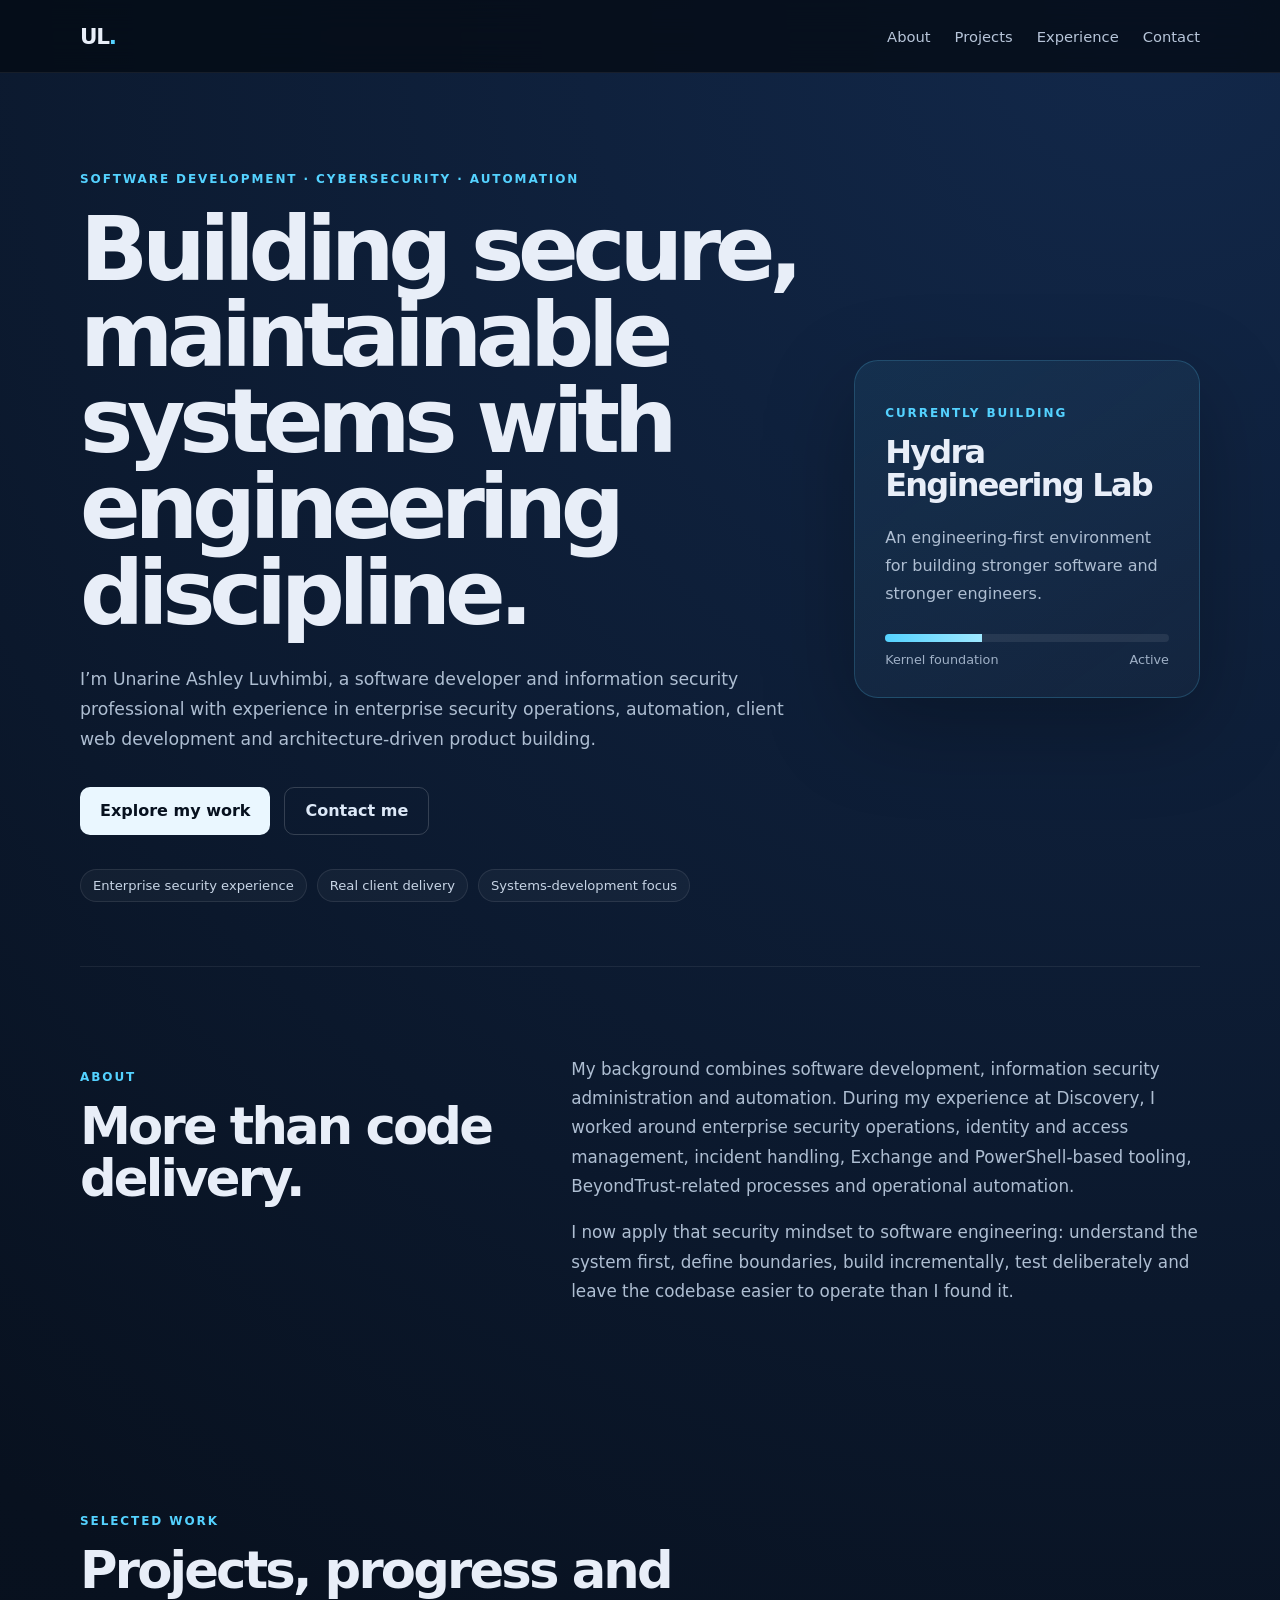
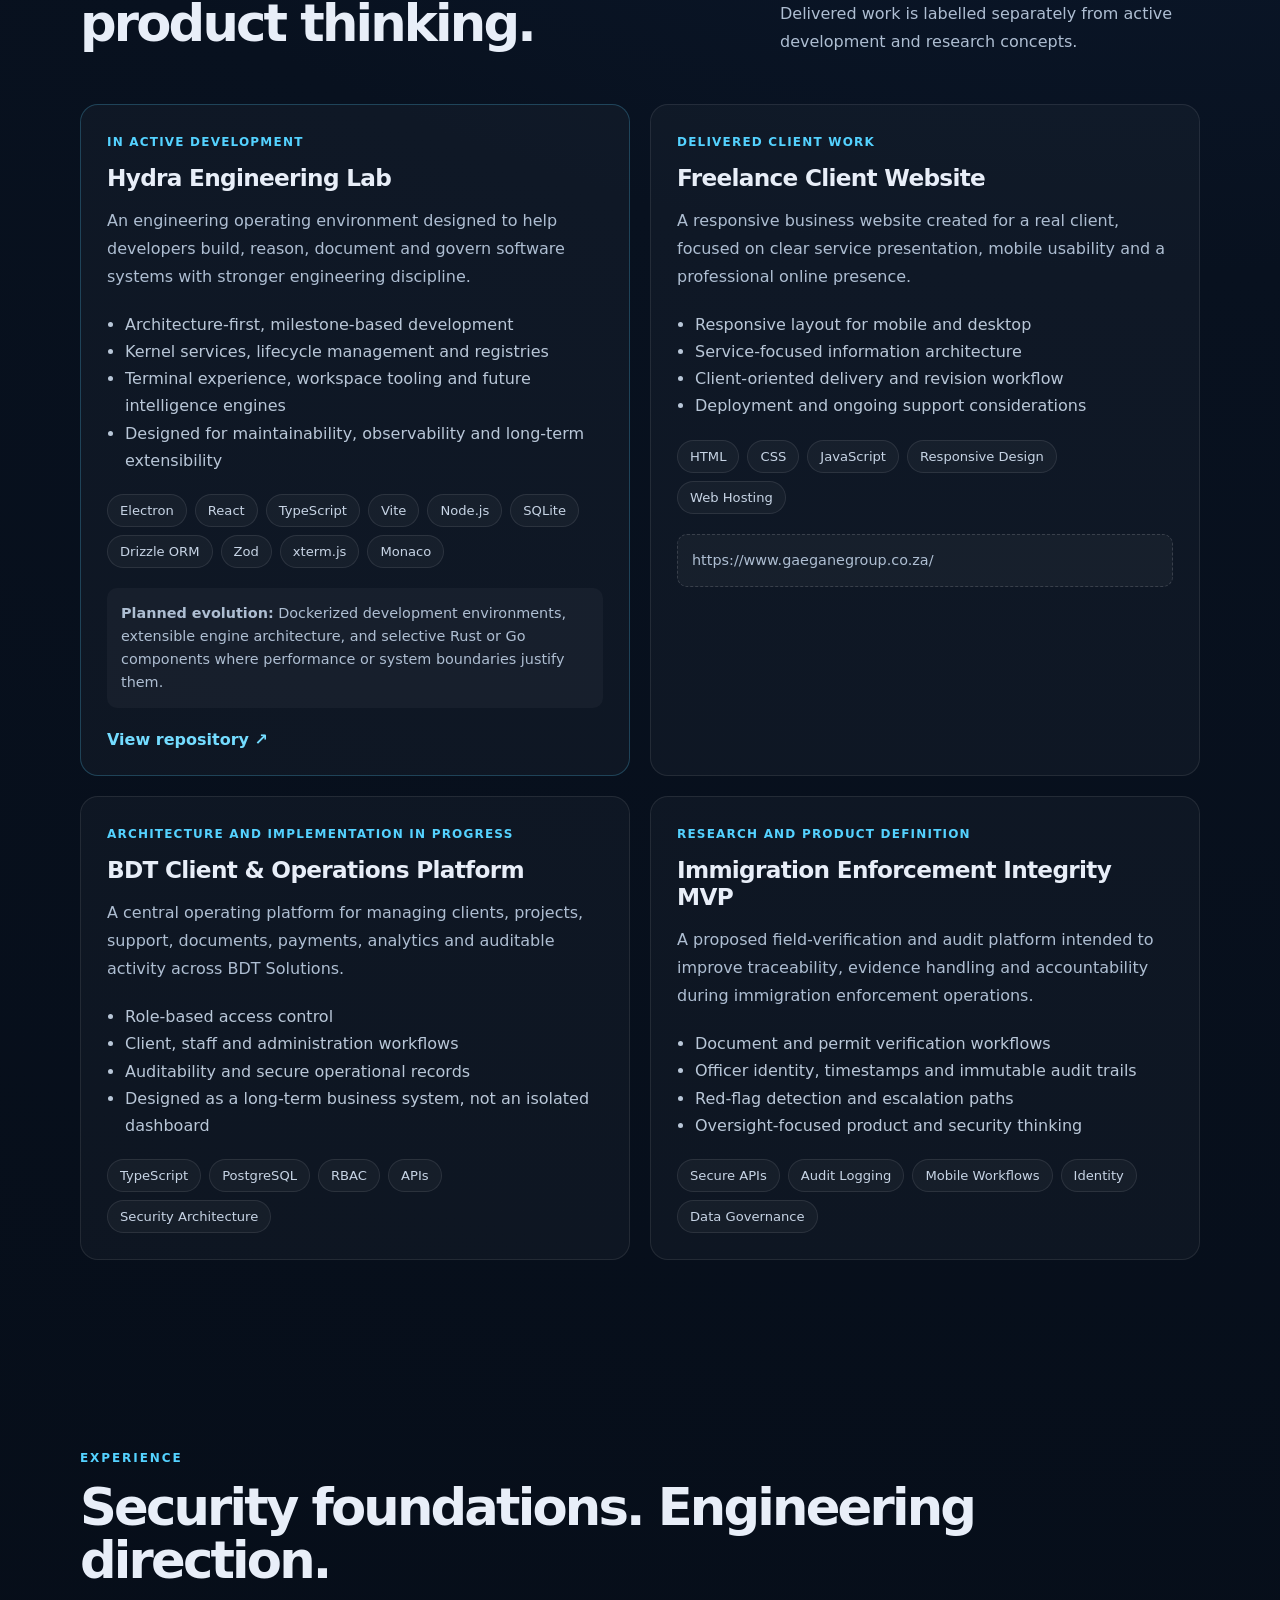
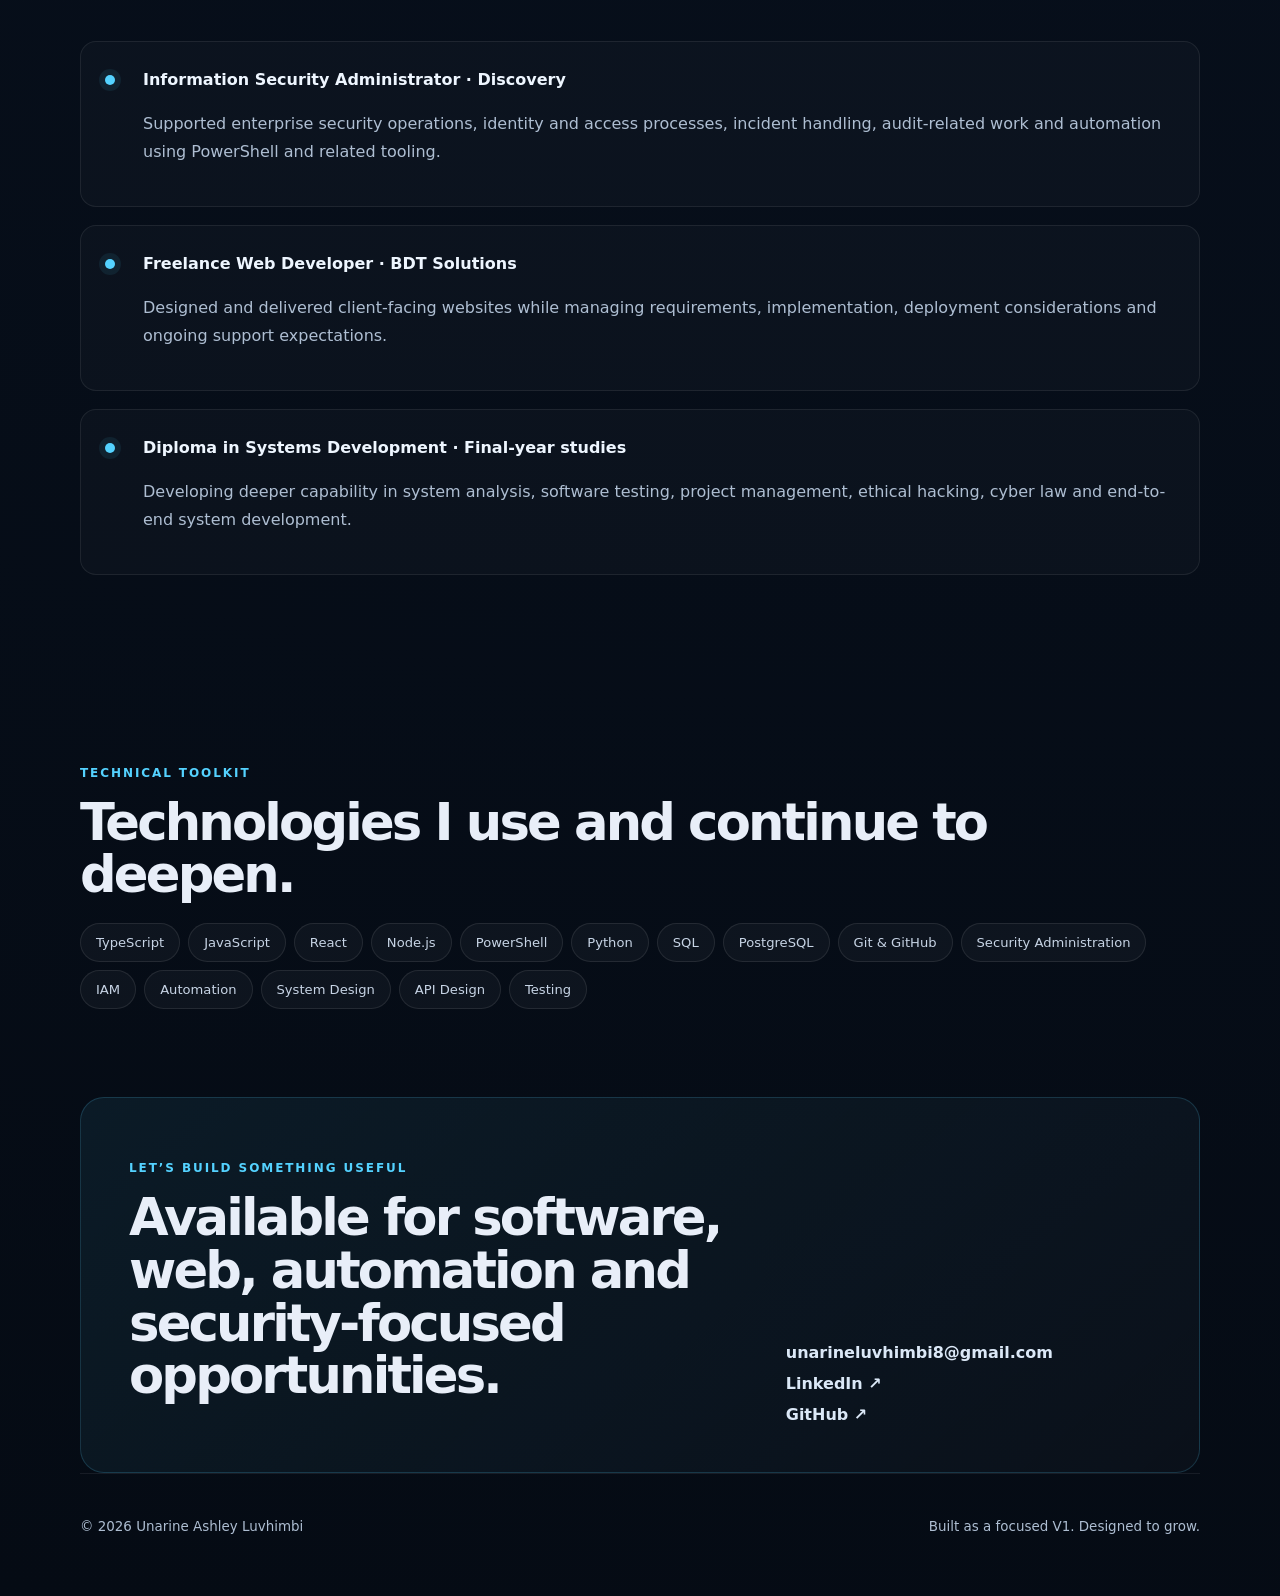
==== index.html @ 539aa803 "Add files via upload" ====
<!doctype html>
<html lang="en">
<head>
  <meta charset="UTF-8" />
  <meta name="viewport" content="width=device-width, initial-scale=1.0" />
  <meta name="description" content="Portfolio of Unarine Ashley Luvhimbi, software developer and information security professional." />
  <meta name="theme-color" content="#08111f" />
  <meta property="og:title" content="Unarine Luvhimbi | Software & Security" />
  <meta property="og:description" content="Software development, cybersecurity, automation and architecture-driven product building." />
  <meta property="og:type" content="website" />
  <title>Unarine Luvhimbi | Software & Security</title>
  <link rel="stylesheet" href="./styles.css" />
  <script src="./script.js" defer></script>
</head>
<body>
  <header class="nav-shell">
    <nav class="nav container" aria-label="Main navigation">
      <a class="brand" href="#top" aria-label="Go to top">UL<span>.</span></a>
      <button class="menu-button" type="button" aria-expanded="false" aria-controls="nav-links">Menu</button>
      <div id="nav-links" class="nav-links">
        <a href="#about">About</a>
        <a href="#projects">Projects</a>
        <a href="#experience">Experience</a>
        <a href="#contact">Contact</a>
      </div>
    </nav>
  </header>

  <main>
    <section id="top" class="hero container">
      <div class="hero-copy">
        <p class="eyebrow">Software Development · Cybersecurity · Automation</p>
        <h1>Building secure, maintainable systems with engineering discipline.</h1>
        <p class="hero-text">
          I’m Unarine Ashley Luvhimbi, a software developer and information security professional with experience in enterprise security operations, automation, client web development and architecture-driven product building.
        </p>
        <div class="hero-actions">
          <a class="button primary" href="#projects">Explore my work</a>
          <a class="button secondary" href="mailto:unarineluvhimbi8@gmail.com">Contact me</a>
        </div>
        <div class="proof-row" aria-label="Professional summary">
          <span>Enterprise security experience</span>
          <span>Real client delivery</span>
          <span>Systems-development focus</span>
        </div>
      </div>

      <aside class="hero-panel" aria-label="Current focus">
        <p class="panel-label">Currently building</p>
        <h2>Hydra Engineering Lab</h2>
        <p>An engineering-first environment for building stronger software and stronger engineers.</p>
        <div class="progress-track" aria-label="Kernel foundation is in active development"><span></span></div>
        <div class="panel-meta"><span>Kernel foundation</span><span>Active</span></div>
      </aside>
    </section>

    <section id="about" class="section container split-section">
      <div>
        <p class="section-kicker">About</p>
        <h2>More than code delivery.</h2>
      </div>
      <div class="body-copy">
        <p>
          My background combines software development, information security administration and automation. During my experience at Discovery, I worked around enterprise security operations, identity and access management, incident handling, Exchange and PowerShell-based tooling, BeyondTrust-related processes and operational automation.
        </p>
        <p>
          I now apply that security mindset to software engineering: understand the system first, define boundaries, build incrementally, test deliberately and leave the codebase easier to operate than I found it.
        </p>
      </div>
    </section>

    <section id="projects" class="section container">
      <div class="section-heading">
        <div>
          <p class="section-kicker">Selected work</p>
          <h2>Projects, progress and product thinking.</h2>
        </div>
        <p>Delivered work is labelled separately from active development and research concepts.</p>
      </div>

      <div class="project-grid">
        <article class="project-card featured-card">
          <div class="card-topline"><span>In active development</span></div>
          <h3>Hydra Engineering Lab</h3>
          <p>An engineering operating environment designed to help developers build, reason, document and govern software systems with stronger engineering discipline.</p>
          <ul>
            <li>Architecture-first, milestone-based development</li>
            <li>Kernel services, lifecycle management and registries</li>
            <li>Terminal experience, workspace tooling and future intelligence engines</li>
            <li>Designed for maintainability, observability and long-term extensibility</li>
          </ul>
          <div class="tag-list">
            <span>Electron</span><span>React</span><span>TypeScript</span><span>Vite</span><span>Node.js</span><span>SQLite</span><span>Drizzle ORM</span><span>Zod</span><span>xterm.js</span><span>Monaco</span>
          </div>
          <div class="future-stack">
            <strong>Planned evolution:</strong> Dockerized development environments, extensible engine architecture, and selective Rust or Go components where performance or system boundaries justify them.
          </div>
          <a class="text-link" href="https://github.com/UnarineL/hydra_engineering_lab" target="_blank" rel="noreferrer">View repository ↗</a>
        </article>

        <article class="project-card">
          <div class="card-topline"><span>Delivered client work</span></div>
          <h3>Freelance Client Website</h3>
          <p>A responsive business website created for a real client, focused on clear service presentation, mobile usability and a professional online presence.</p>
          <ul>
            <li>Responsive layout for mobile and desktop</li>
            <li>Service-focused information architecture</li>
            <li>Client-oriented delivery and revision workflow</>
            <li>Deployment and ongoing support considerations</li>
          </ul>
          <div class="tag-list">
            <span>HTML</span><span>CSS</span><span>JavaScript</span><span>Responsive Design</span><span>Web Hosting</span>
          </div>
          <p class="edit-note">https://www.gaeganegroup.co.za/</p>
        </article>

        <article class="project-card">
          <div class="card-topline"><span>Architecture and implementation in progress</span></div>
          <h3>BDT Client & Operations Platform</h3>
          <p>A central operating platform for managing clients, projects, support, documents, payments, analytics and auditable activity across BDT Solutions.</p>
          <ul>
            <li>Role-based access control</li>
            <li>Client, staff and administration workflows</li>
            <li>Auditability and secure operational records</li>
            <li>Designed as a long-term business system, not an isolated dashboard</li>
          </ul>
          <div class="tag-list">
            <span>TypeScript</span><span>PostgreSQL</span><span>RBAC</span><span>APIs</span><span>Security Architecture</span>
          </div>
        </article>

        <article class="project-card">
          <div class="card-topline"><span>Research and product definition</span></div>
          <h3>Immigration Enforcement Integrity MVP</h3>
          <p>A proposed field-verification and audit platform intended to improve traceability, evidence handling and accountability during immigration enforcement operations.</p>
          <ul>
            <li>Document and permit verification workflows</li>
            <li>Officer identity, timestamps and immutable audit trails</li>
            <li>Red-flag detection and escalation paths</li>
            <li>Oversight-focused product and security thinking</li>
          </ul>
          <div class="tag-list">
            <span>Secure APIs</span><span>Audit Logging</span><span>Mobile Workflows</span><span>Identity</span><span>Data Governance</span>
          </div>
        </article>
      </div>
    </section>

    <section id="experience" class="section container">
      <div class="section-heading">
        <div>
          <p class="section-kicker">Experience</p>
          <h2>Security foundations. Engineering direction.</h2>
        </div>
      </div>
      <div class="timeline">
        <article>
          <div class="timeline-marker"></div>
          <div>
            <p class="timeline-label">Information Security Administrator · Discovery</p>
            <p>Supported enterprise security operations, identity and access processes, incident handling, audit-related work and automation using PowerShell and related tooling.</p>
          </div>
        </article>
        <article>
          <div class="timeline-marker"></div>
          <div>
            <p class="timeline-label">Freelance Web Developer · BDT Solutions</p>
            <p>Designed and delivered client-facing websites while managing requirements, implementation, deployment considerations and ongoing support expectations.</p>
          </div>
        </article>
        <article>
          <div class="timeline-marker"></div>
          <div>
            <p class="timeline-label">Diploma in Systems Development · Final-year studies</p>
            <p>Developing deeper capability in system analysis, software testing, project management, ethical hacking, cyber law and end-to-end system development.</p>
          </div>
        </article>
      </div>
    </section>

    <section class="section container">
      <p class="section-kicker">Technical toolkit</p>
      <h2>Technologies I use and continue to deepen.</h2>
      <div class="skills-grid">
        <span>TypeScript</span><span>JavaScript</span><span>React</span><span>Node.js</span><span>PowerShell</span><span>Python</span><span>SQL</span><span>PostgreSQL</span><span>Git & GitHub</span><span>Security Administration</span><span>IAM</span><span>Automation</span><span>System Design</span><span>API Design</span><span>Testing</span>
      </div>
    </section>

    <section id="contact" class="section container contact-panel">
      <div>
        <p class="section-kicker">Let’s build something useful</p>
        <h2>Available for software, web, automation and security-focused opportunities.</h2>
      </div>
      <div class="contact-links">
        <a href="mailto:unarineluvhimbi8@gmail.com">unarineluvhimbi8@gmail.com</a>
        <a href="https://www.linkedin.com/in/unarine-luvhimbi1410" target="_blank" rel="noreferrer">LinkedIn ↗</a>
        <a href="https://github.com/UnarineL" target="_blank" rel="noreferrer">GitHub ↗</a>
      </div>
    </section>
  </main>

  <footer class="container footer">
    <p>© <span id="year"></span> Unarine Ashley Luvhimbi</p>
    <p>Built as a focused V1. Designed to grow.</p>
  </footer>
</body>
</html>
---- styles.css ----
:root {
  font-family: Inter, ui-sans-serif, system-ui, -apple-system, BlinkMacSystemFont, "Segoe UI", sans-serif;
  color: #e8eef8;
  background: #08111f;
  font-synthesis: none;
  text-rendering: optimizeLegibility;
}
* { box-sizing: border-box; }
html { scroll-behavior: smooth; }
body { margin: 0; min-width: 320px; background: radial-gradient(circle at 90% 0%, #12284a 0, #08111f 38%, #050b14 100%); }
a { color: inherit; }
.container { width: min(1120px, calc(100% - 40px)); margin: 0 auto; }
.nav-shell { position: sticky; top: 0; z-index: 10; backdrop-filter: blur(16px); background: rgba(5, 11, 20, .78); border-bottom: 1px solid rgba(255,255,255,.07); }
.nav { min-height: 72px; display: flex; align-items: center; justify-content: space-between; }
.brand { font-weight: 900; letter-spacing: -.06em; text-decoration: none; font-size: 1.35rem; }
.brand span { color: #54d2ff; }
.nav-links { display: flex; gap: 24px; }
.nav-links a { color: #b7c5d9; text-decoration: none; font-size: .92rem; }
.nav-links a:hover, .nav-links a:focus-visible { color: #fff; }
.menu-button { display: none; border: 1px solid rgba(255,255,255,.12); color: #eaf2fc; background: rgba(255,255,255,.04); border-radius: 8px; padding: 8px 12px; }
.hero { min-height: 78vh; display: grid; grid-template-columns: 1.35fr .65fr; align-items: center; gap: 56px; padding: 84px 0 64px; }
.eyebrow, .section-kicker, .panel-label { color: #54d2ff; text-transform: uppercase; letter-spacing: .16em; font-weight: 800; font-size: .75rem; }
h1 { font-size: clamp(3rem, 7vw, 6.7rem); line-height: .96; letter-spacing: -.07em; margin: 16px 0 28px; max-width: 900px; }
h2 { font-size: clamp(2rem, 4vw, 3.8rem); letter-spacing: -.055em; line-height: 1.03; margin: 10px 0 22px; }
h3 { font-size: 1.45rem; letter-spacing: -.03em; margin: 14px 0; }
p { color: #aebed2; line-height: 1.75; }
.hero-text { max-width: 720px; font-size: 1.08rem; }
.hero-actions { display: flex; flex-wrap: wrap; gap: 14px; margin-top: 32px; }
.button { display: inline-flex; align-items: center; justify-content: center; min-height: 48px; padding: 0 20px; border-radius: 10px; text-decoration: none; font-weight: 800; }
.primary { background: #eaf7ff; color: #07111f; }
.secondary { border: 1px solid rgba(255,255,255,.17); color: #dce8f7; }
.proof-row { display: flex; flex-wrap: wrap; gap: 10px; margin-top: 34px; }
.proof-row span, .tag-list span, .skills-grid span { border: 1px solid rgba(255,255,255,.09); background: rgba(255,255,255,.035); border-radius: 999px; padding: 8px 12px; color: #c7d4e5; font-size: .82rem; }
.hero-panel { border: 1px solid rgba(84,210,255,.2); background: linear-gradient(145deg, rgba(84,210,255,.08), rgba(255,255,255,.025)); border-radius: 24px; padding: 30px; box-shadow: 0 28px 90px rgba(0,0,0,.26); }
.hero-panel h2 { font-size: 2rem; }
.progress-track { height: 8px; background: rgba(255,255,255,.08); border-radius: 999px; overflow: hidden; margin-top: 26px; }
.progress-track span { display: block; width: 34%; height: 100%; background: linear-gradient(90deg, #54d2ff, #9ee8ff); }
.panel-meta { display: flex; justify-content: space-between; color: #9fb0c6; font-size: .8rem; margin-top: 10px; }
.section { padding: 88px 0; }
.split-section { display: grid; grid-template-columns: .8fr 1.2fr; gap: 72px; border-top: 1px solid rgba(255,255,255,.07); }
.body-copy p { font-size: 1.05rem; margin-top: 0; }
.section-heading { display: flex; justify-content: space-between; align-items: end; gap: 40px; margin-bottom: 32px; }
.section-heading > p { max-width: 420px; }
.project-grid { display: grid; grid-template-columns: repeat(2, minmax(0, 1fr)); gap: 20px; }
.project-card { border: 1px solid rgba(255,255,255,.085); background: rgba(255,255,255,.03); padding: 26px; border-radius: 18px; }
.featured-card { border-color: rgba(84,210,255,.24); }
.project-card ul { margin: 20px 0; padding-left: 18px; color: #b9c7d8; line-height: 1.7; }
.card-topline span { color: #54d2ff; font-size: .75rem; font-weight: 800; text-transform: uppercase; letter-spacing: .1em; }
.tag-list, .skills-grid { display: flex; flex-wrap: wrap; gap: 8px; }
.future-stack, .edit-note { margin-top: 20px; padding: 14px; border-radius: 10px; background: rgba(255,255,255,.035); color: #aebed2; font-size: .9rem; line-height: 1.6; }
.edit-note { border: 1px dashed rgba(255,255,255,.15); }
.text-link { display: inline-block; margin-top: 22px; font-weight: 800; text-decoration: none; color: #74dcff; }
.timeline { display: grid; gap: 18px; }
.timeline article { display: grid; grid-template-columns: 18px 1fr; gap: 20px; border: 1px solid rgba(255,255,255,.075); border-radius: 16px; padding: 24px; background: rgba(255,255,255,.025); }
.timeline-marker { width: 10px; height: 10px; background: #54d2ff; border-radius: 50%; margin-top: 9px; box-shadow: 0 0 0 6px rgba(84,210,255,.08); }
.timeline-label { margin: 0; color: #eef6ff; font-weight: 850; }
.skills-grid span { padding: 11px 15px; }
.contact-panel { display: grid; grid-template-columns: 1.25fr .75fr; gap: 48px; align-items: end; padding: 48px; border: 1px solid rgba(84,210,255,.18); border-radius: 24px; background: linear-gradient(140deg, rgba(84,210,255,.075), rgba(255,255,255,.025)); }
.contact-links { display: grid; gap: 12px; }
.contact-links a { color: #dbe8f7; text-decoration: none; font-weight: 750; }
.footer { display: flex; justify-content: space-between; gap: 20px; border-top: 1px solid rgba(255,255,255,.07); padding: 28px 0 44px; font-size: .84rem; }
:focus-visible { outline: 3px solid rgba(84,210,255,.65); outline-offset: 3px; }
@media (max-width: 820px) {
  .menu-button { display: inline-flex; }
  .nav-links { display: none; position: absolute; top: 72px; left: 12px; right: 12px; flex-direction: column; padding: 18px; border: 1px solid rgba(255,255,255,.09); border-radius: 12px; background: #0a1423; }
  .nav-links.open { display: flex; }
  .hero, .split-section, .contact-panel { grid-template-columns: 1fr; }
  .hero { min-height: auto; padding-top: 64px; }
  .hero-panel { max-width: 560px; }
  .section-heading { align-items: start; flex-direction: column; gap: 4px; }
  .project-grid { grid-template-columns: 1fr; }
  .contact-panel { padding: 28px; }
}
@media (max-width: 520px) {
  .container { width: min(100% - 24px, 1120px); }
  h1 { font-size: 3.15rem; }
  .section { padding: 68px 0; }
  .proof-row { display: grid; }
  .footer { flex-direction: column; }
}
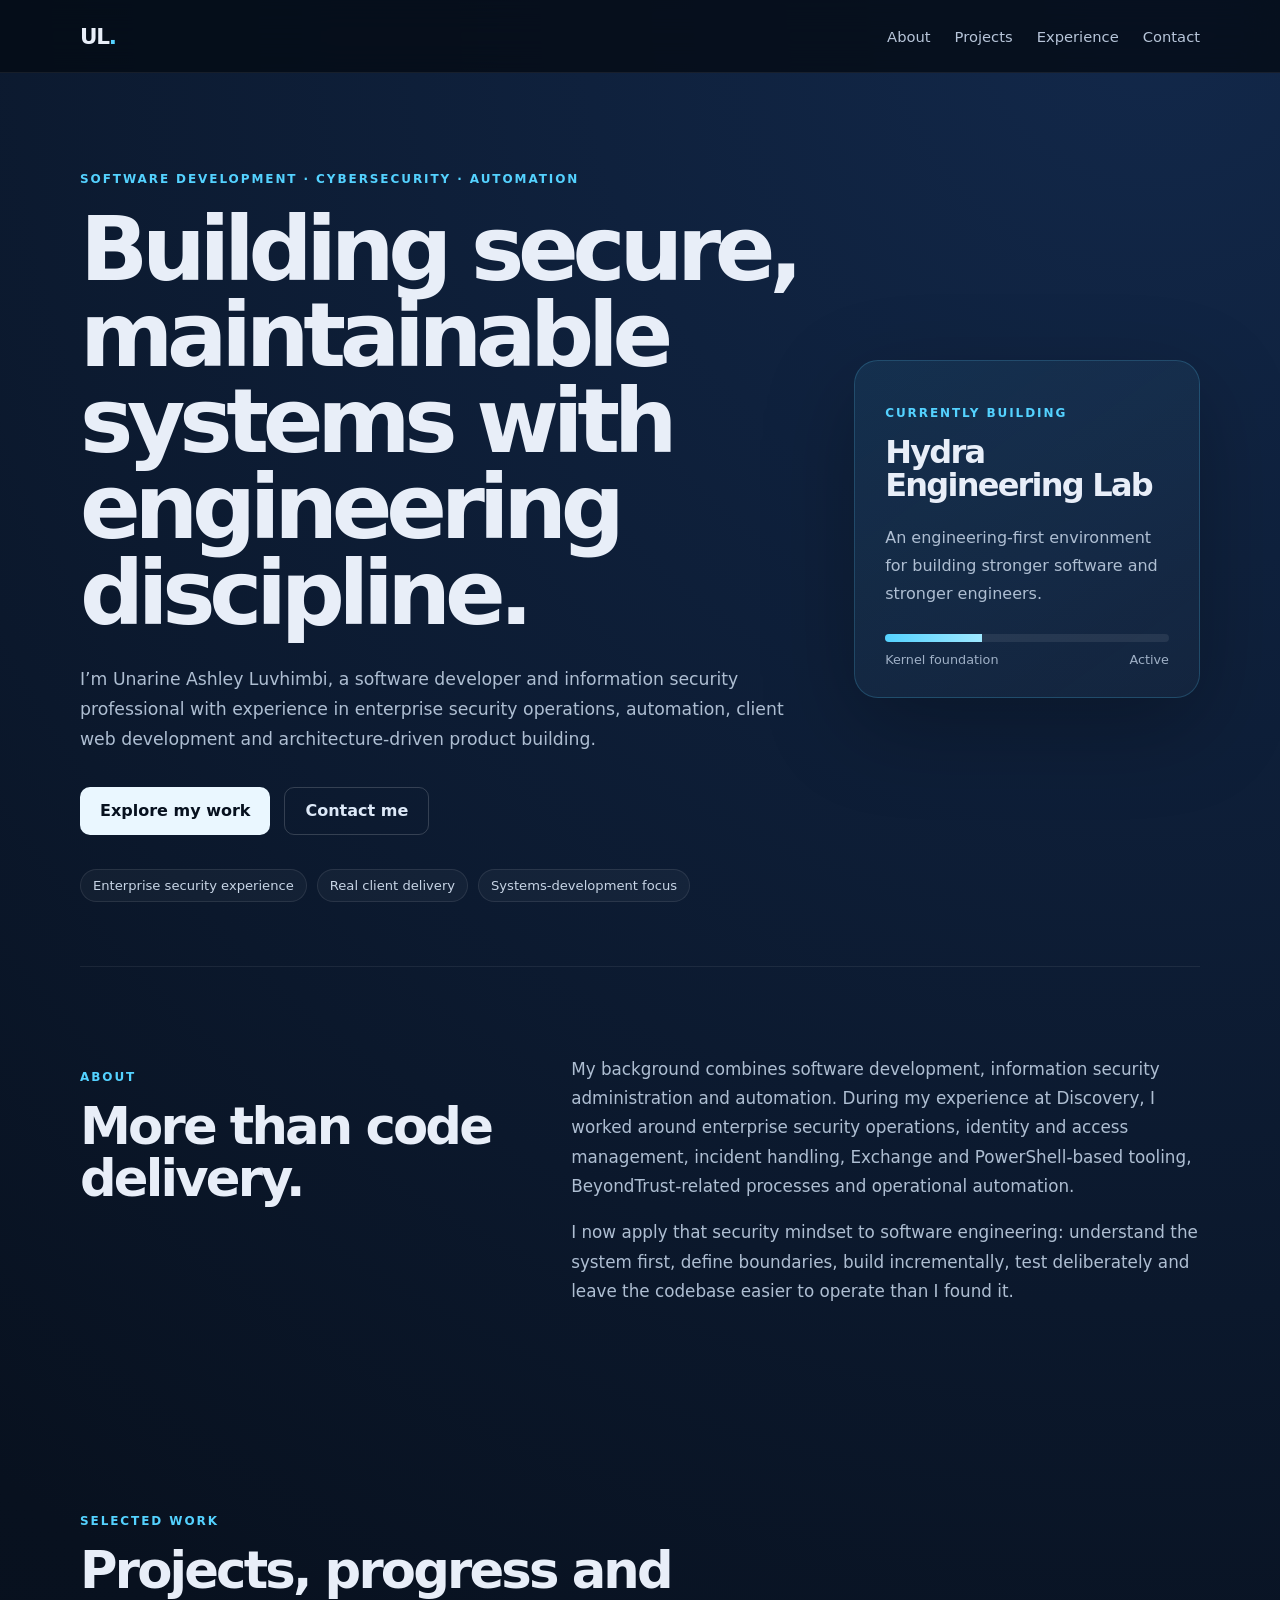
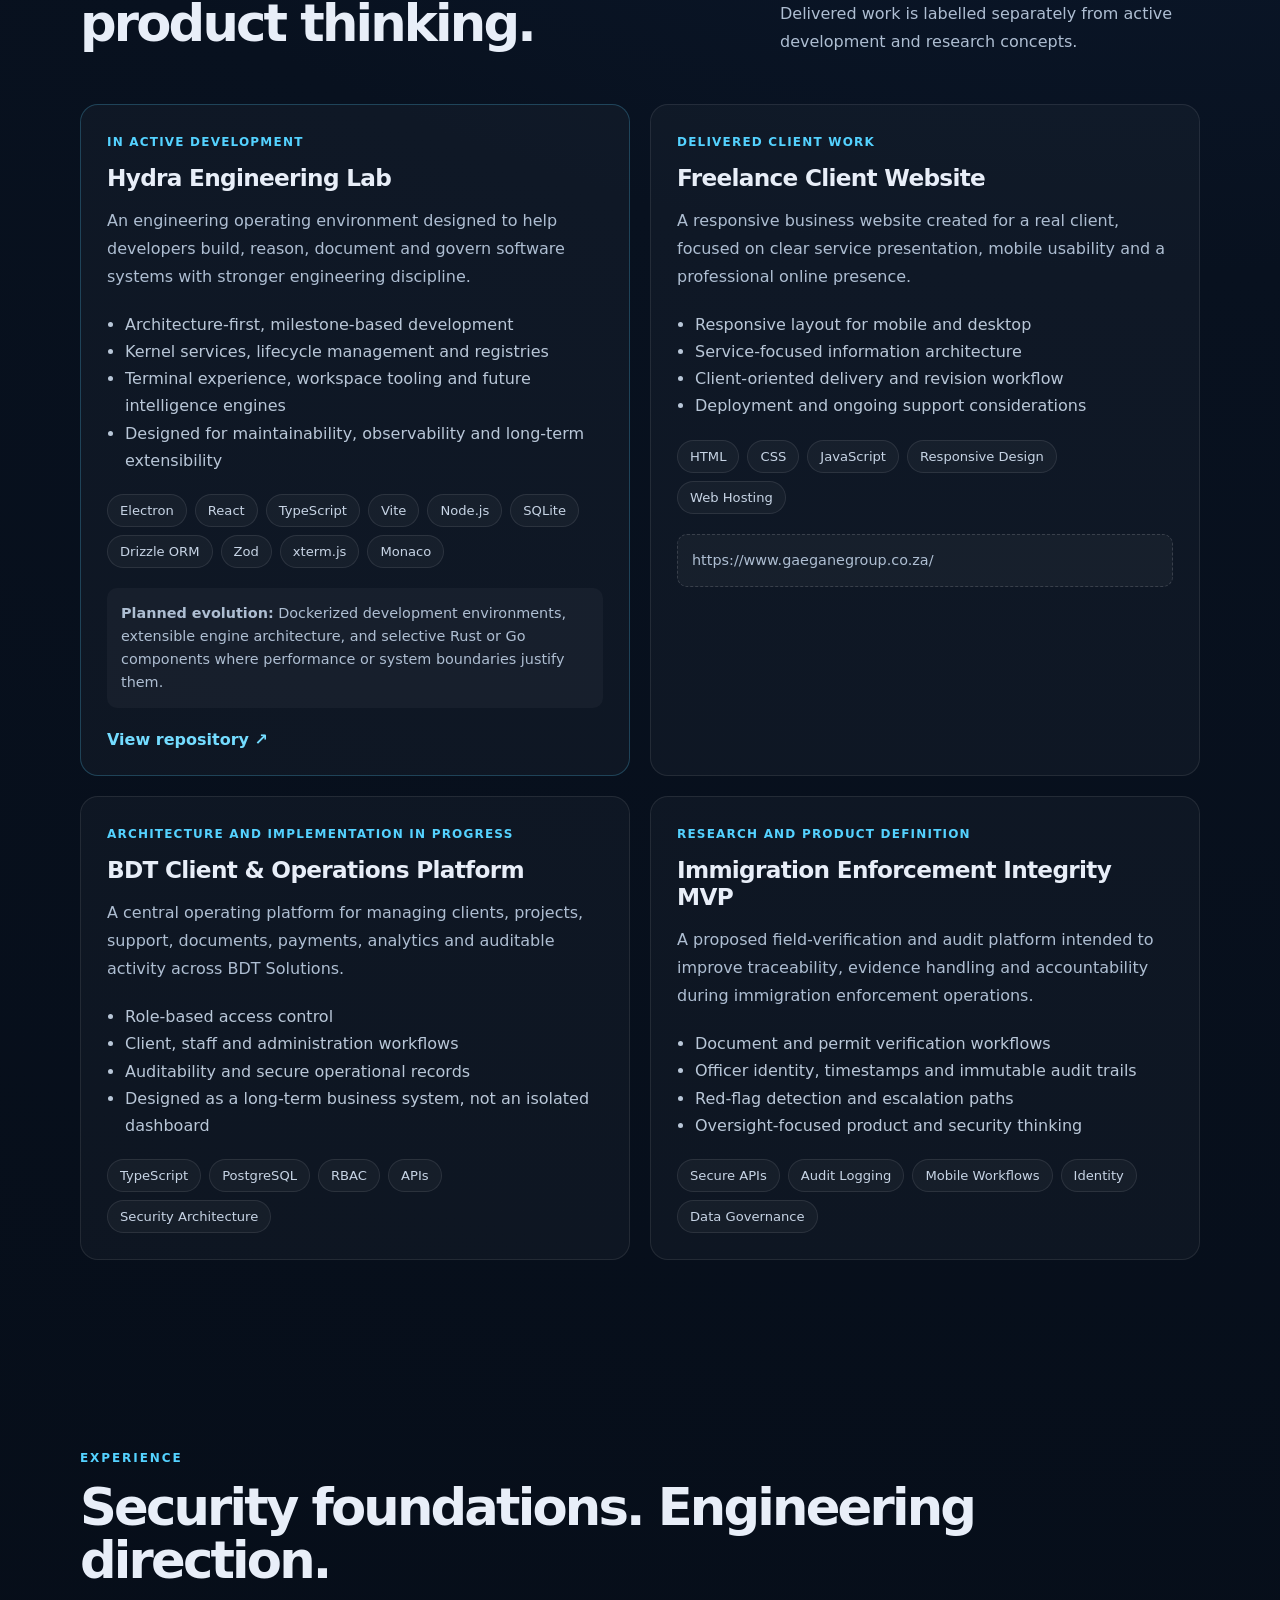
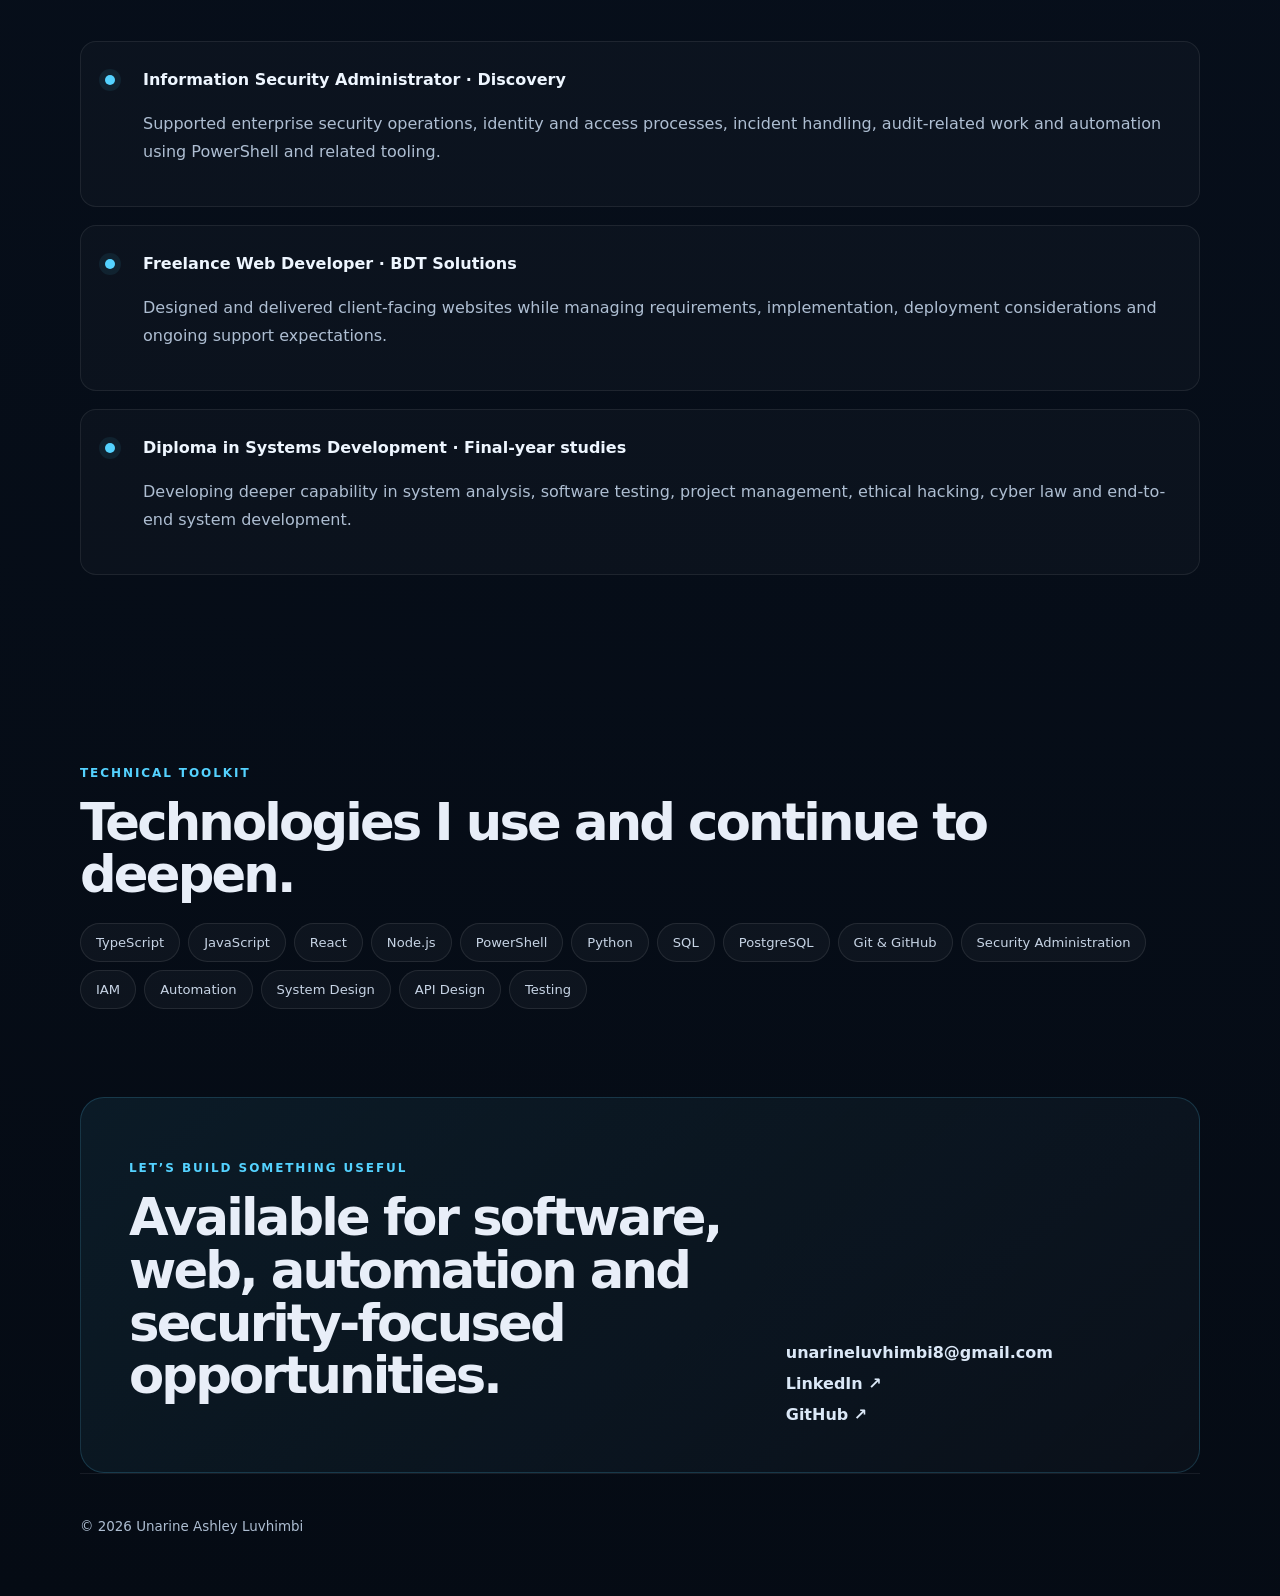
==== commit 3c86dd6c: "Remove footer description from index.html" ====
--- a/index.html
+++ b/index.html
@@ -201,7 +201,6 @@
 
   <footer class="container footer">
     <p>© <span id="year"></span> Unarine Ashley Luvhimbi</p>
-    <p>Built as a focused V1. Designed to grow.</p>
   </footer>
 </body>
 </html>
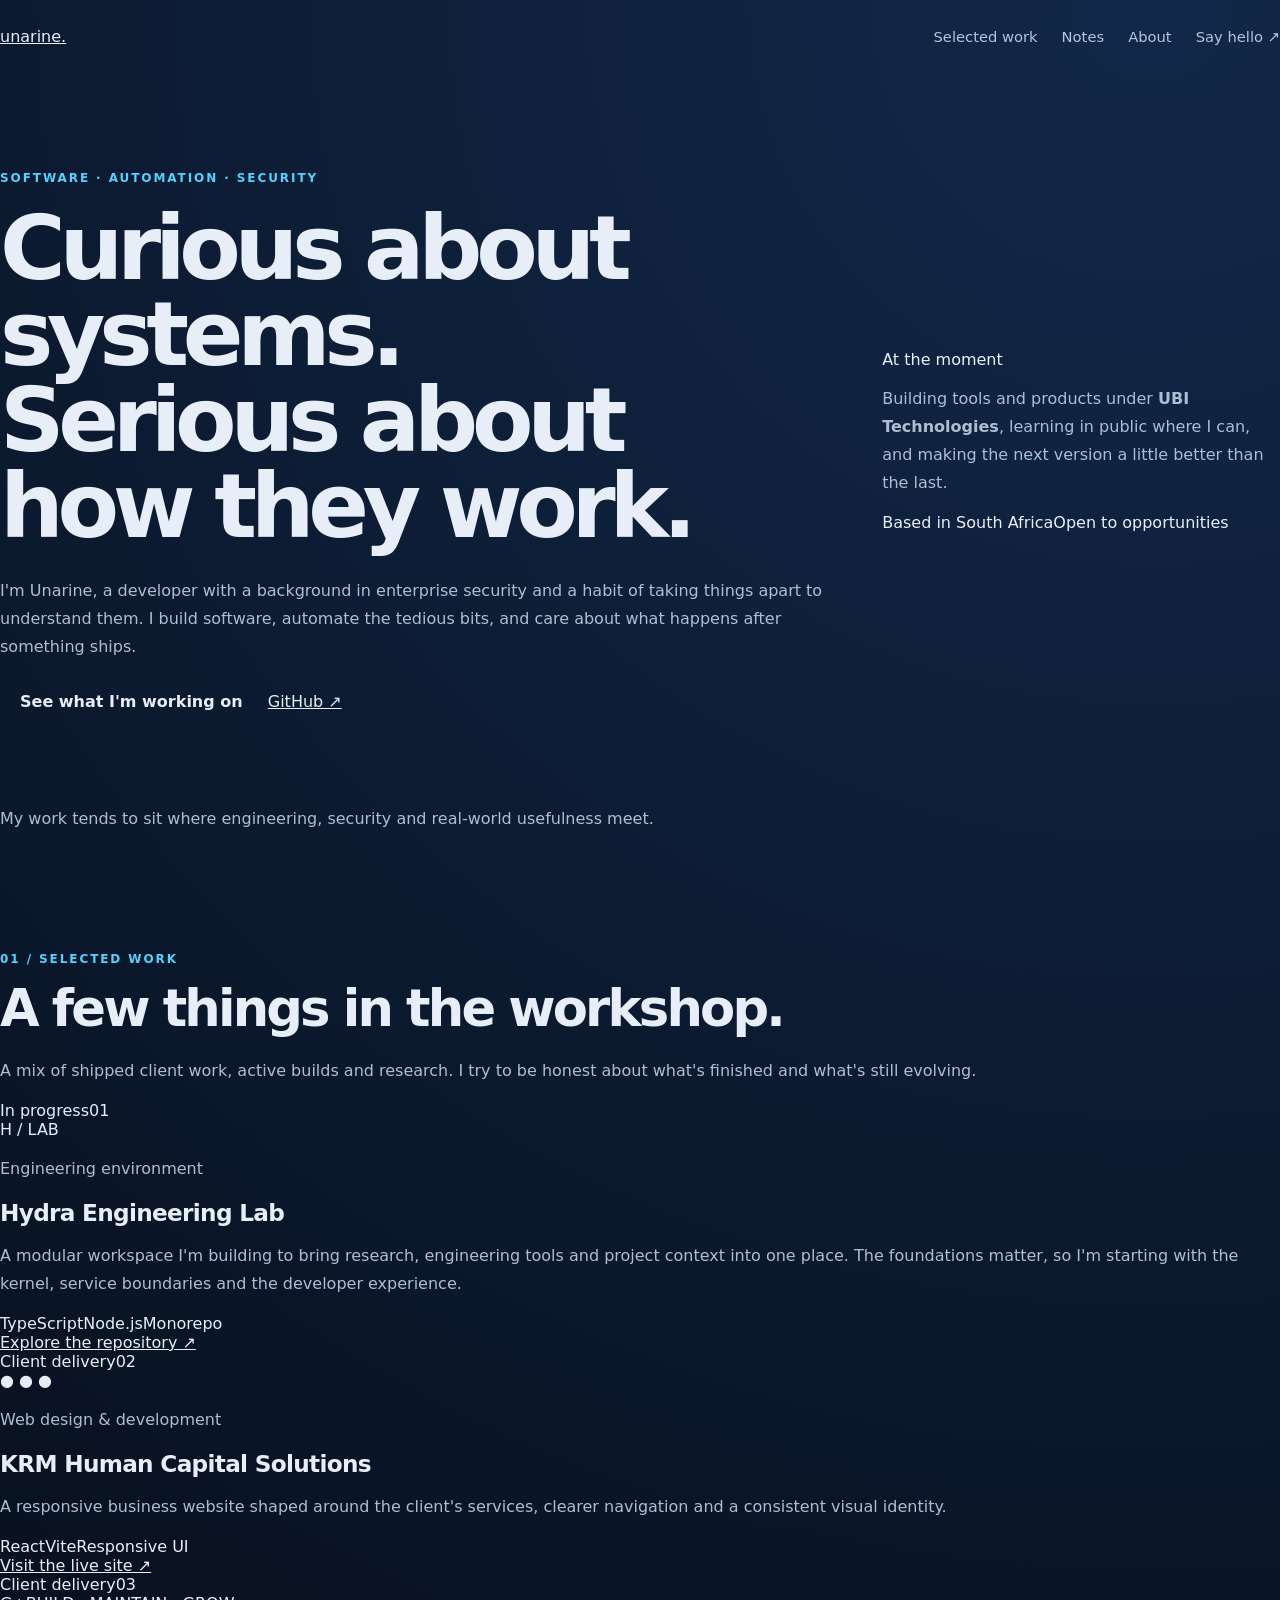
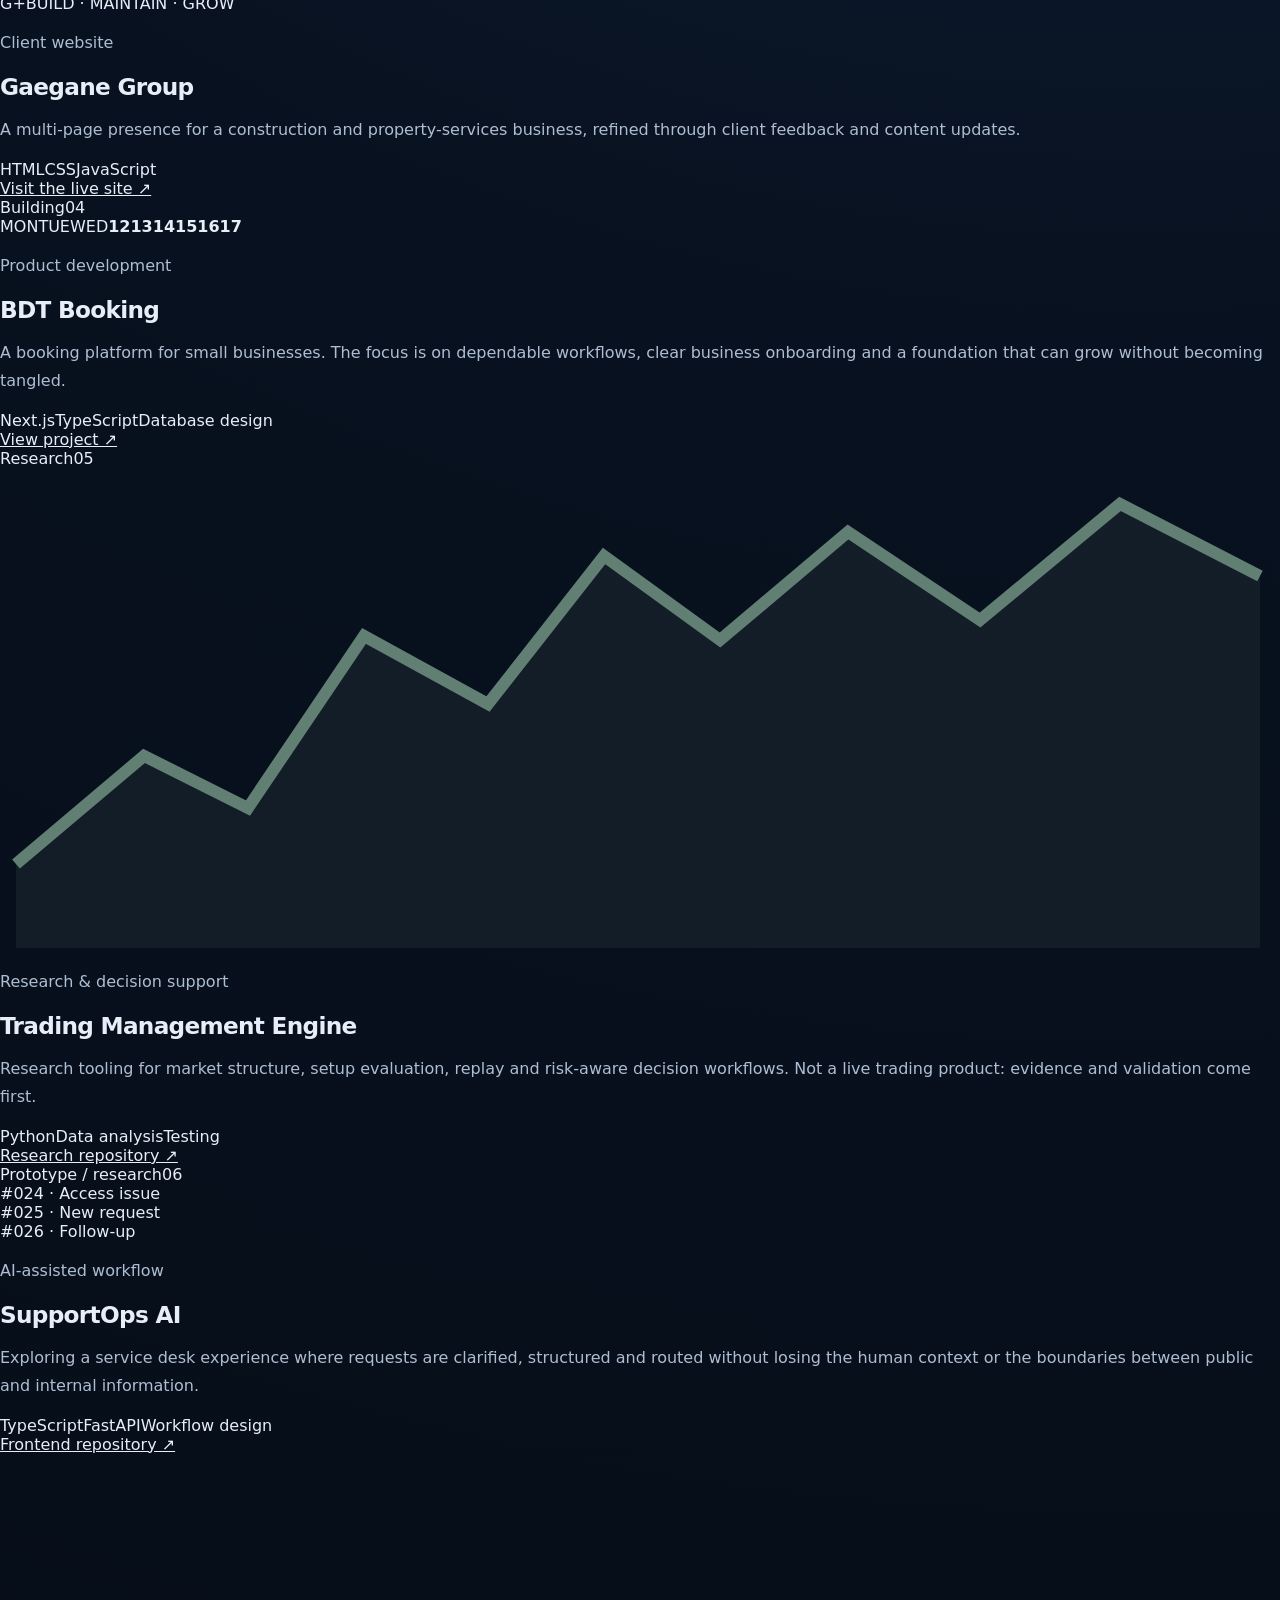
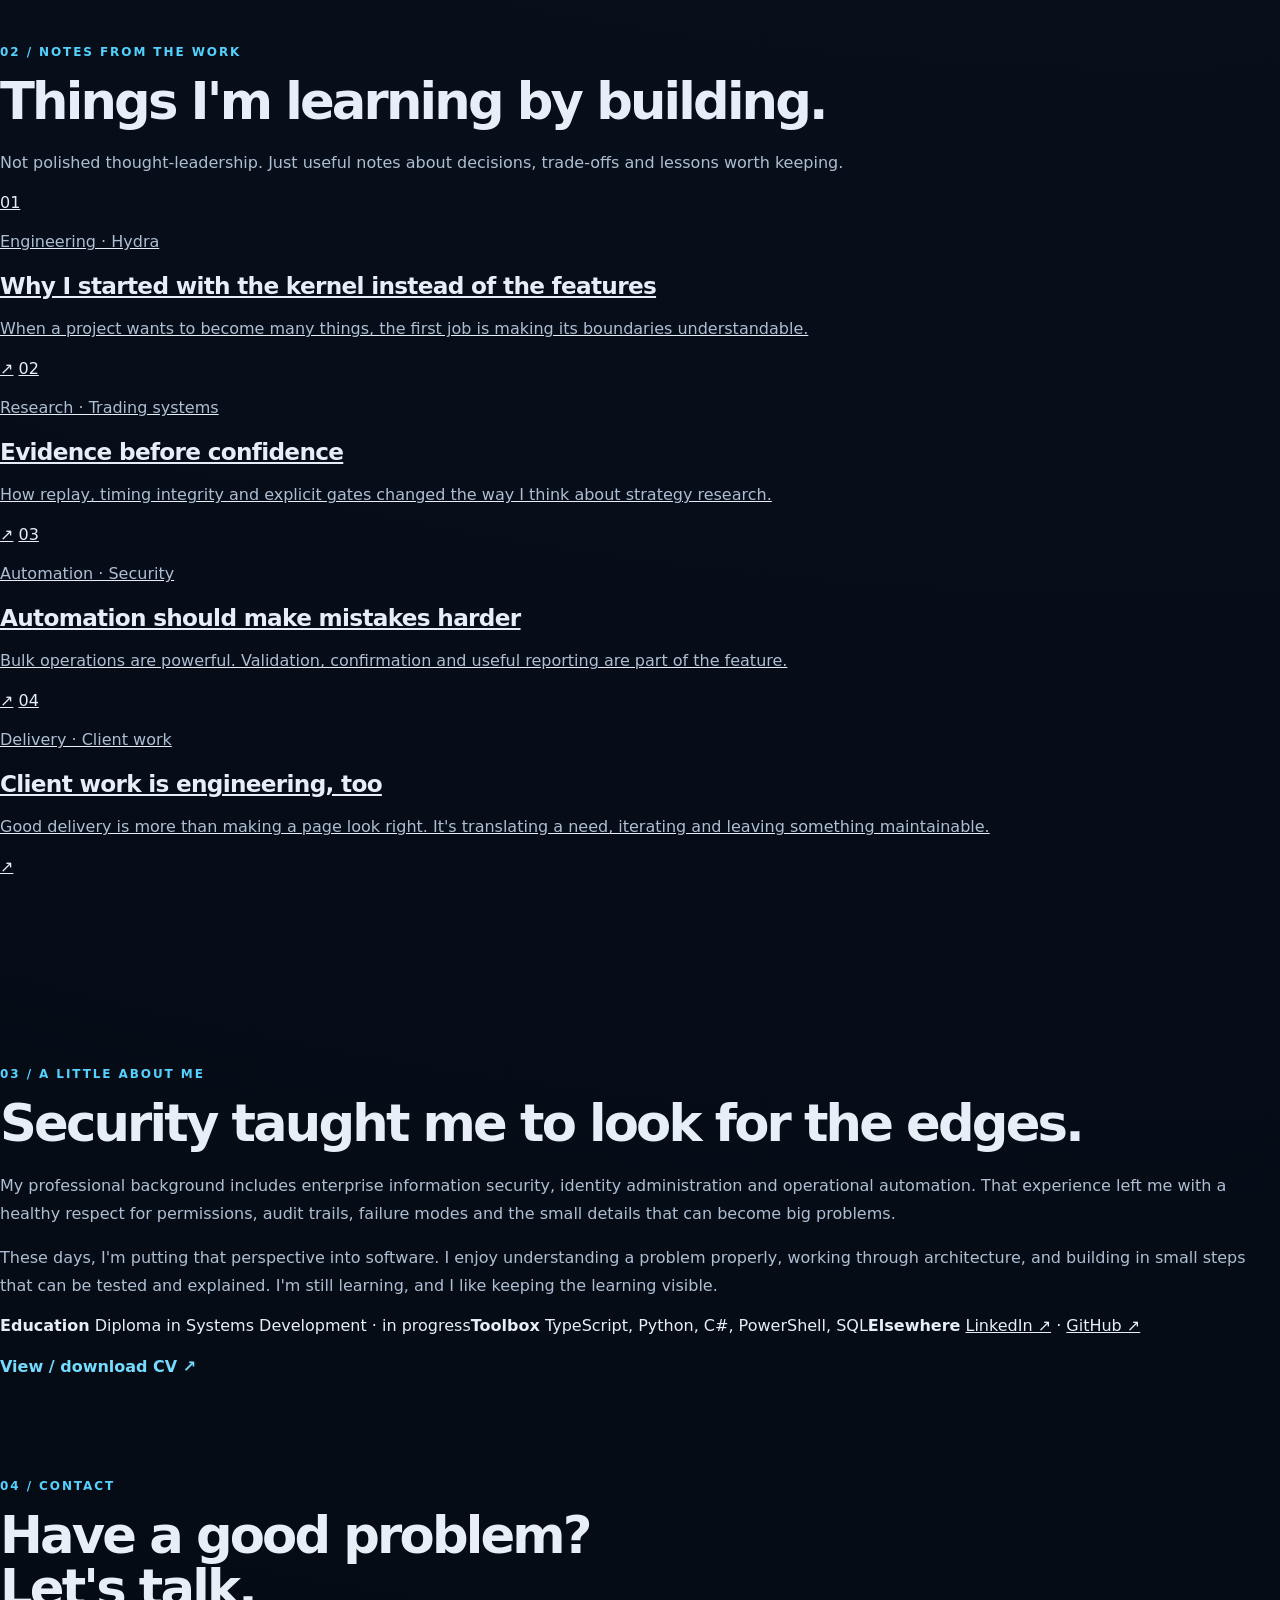
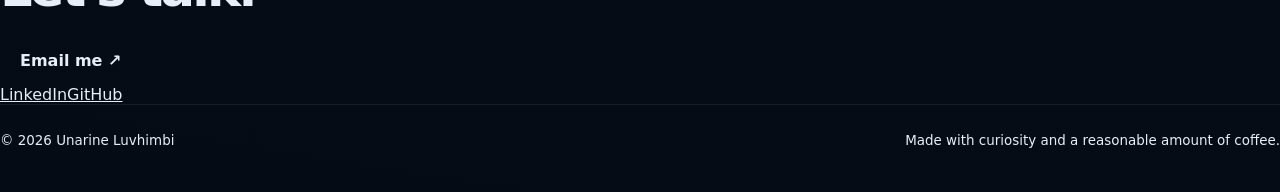
==== commit 780ecd7d: "Refresh portfolio design and content to align with CV" ====
--- a/index.html
+++ b/index.html
@@ -3,204 +3,115 @@
 <head>
   <meta charset="UTF-8" />
   <meta name="viewport" content="width=device-width, initial-scale=1.0" />
-  <meta name="description" content="Portfolio of Unarine Ashley Luvhimbi, software developer and information security professional." />
-  <meta name="theme-color" content="#08111f" />
-  <meta property="og:title" content="Unarine Luvhimbi | Software & Security" />
-  <meta property="og:description" content="Software development, cybersecurity, automation and architecture-driven product building." />
-  <meta property="og:type" content="website" />
-  <title>Unarine Luvhimbi | Software & Security</title>
+  <meta name="description" content="Unarine Luvhimbi — software engineer working across software development, automation, security and thoughtful product design." />
+  <meta name="theme-color" content="#f6f4ef" />
+  <meta property="og:title" content="Unarine Luvhimbi — Software & Systems" />
+  <meta property="og:description" content="Selected work, engineering notes and a little about how I build." />
+  <title>Unarine Luvhimbi — Software & Systems</title>
+  <link rel="preconnect" href="https://fonts.googleapis.com">
+  <link rel="preconnect" href="https://fonts.gstatic.com" crossorigin>
+  <link href="https://fonts.googleapis.com/css2?family=DM+Mono:wght@400;500&family=DM+Sans:wght@400;500;600;700&family=Manrope:wght@500;600;700;800&display=swap" rel="stylesheet">
   <link rel="stylesheet" href="./styles.css" />
   <script src="./script.js" defer></script>
 </head>
 <body>
-  <header class="nav-shell">
-    <nav class="nav container" aria-label="Main navigation">
-      <a class="brand" href="#top" aria-label="Go to top">UL<span>.</span></a>
+  <header class="site-header">
+    <nav class="nav wrap" aria-label="Main navigation">
+      <a class="wordmark" href="#top">unarine<span>.</span></a>
       <button class="menu-button" type="button" aria-expanded="false" aria-controls="nav-links">Menu</button>
-      <div id="nav-links" class="nav-links">
+      <div class="nav-links" id="nav-links">
+        <a href="#work">Selected work</a>
+        <a href="#notes">Notes</a>
         <a href="#about">About</a>
-        <a href="#projects">Projects</a>
-        <a href="#experience">Experience</a>
-        <a href="#contact">Contact</a>
+        <a href="#contact" class="nav-contact">Say hello ↗</a>
       </div>
     </nav>
   </header>
 
   <main>
-    <section id="top" class="hero container">
-      <div class="hero-copy">
-        <p class="eyebrow">Software Development · Cybersecurity · Automation</p>
-        <h1>Building secure, maintainable systems with engineering discipline.</h1>
-        <p class="hero-text">
-          I’m Unarine Ashley Luvhimbi, a software developer and information security professional with experience in enterprise security operations, automation, client web development and architecture-driven product building.
-        </p>
-        <div class="hero-actions">
-          <a class="button primary" href="#projects">Explore my work</a>
-          <a class="button secondary" href="mailto:unarineluvhimbi8@gmail.com">Contact me</a>
-        </div>
-        <div class="proof-row" aria-label="Professional summary">
-          <span>Enterprise security experience</span>
-          <span>Real client delivery</span>
-          <span>Systems-development focus</span>
+    <section class="hero wrap" id="top">
+      <div class="hero-main">
+        <p class="eyebrow"><span class="dot"></span> Software · Automation · Security</p>
+        <h1>Curious about systems.<br><em>Serious about how they work.</em></h1>
+        <p class="intro">I'm Unarine, a developer with a background in enterprise security and a habit of taking things apart to understand them. I build software, automate the tedious bits, and care about what happens after something ships.</p>
+        <div class="hero-links">
+          <a class="button button-dark" href="#work">See what I'm working on</a>
+          <a class="quiet-link" href="https://github.com/UnarineL" target="_blank" rel="noopener noreferrer">GitHub ↗</a>
         </div>
       </div>
-
-      <aside class="hero-panel" aria-label="Current focus">
-        <p class="panel-label">Currently building</p>
-        <h2>Hydra Engineering Lab</h2>
-        <p>An engineering-first environment for building stronger software and stronger engineers.</p>
-        <div class="progress-track" aria-label="Kernel foundation is in active development"><span></span></div>
-        <div class="panel-meta"><span>Kernel foundation</span><span>Active</span></div>
+      <aside class="hero-note">
+        <span class="note-label">At the moment</span>
+        <p>Building tools and products under <strong>UBI Technologies</strong>, learning in public where I can, and making the next version a little better than the last.</p>
+        <div class="note-rule"></div>
+        <div class="note-meta"><span>Based in South Africa</span><span>Open to opportunities</span></div>
       </aside>
     </section>
 
-    <section id="about" class="section container split-section">
-      <div>
-        <p class="section-kicker">About</p>
-        <h2>More than code delivery.</h2>
-      </div>
-      <div class="body-copy">
-        <p>
-          My background combines software development, information security administration and automation. During my experience at Discovery, I worked around enterprise security operations, identity and access management, incident handling, Exchange and PowerShell-based tooling, BeyondTrust-related processes and operational automation.
-        </p>
-        <p>
-          I now apply that security mindset to software engineering: understand the system first, define boundaries, build incrementally, test deliberately and leave the codebase easier to operate than I found it.
-        </p>
-      </div>
+    <section class="intro-strip wrap">
+      <p>My work tends to sit where <span>engineering</span>, <span>security</span> and <span>real-world usefulness</span> meet.</p>
     </section>
 
-    <section id="projects" class="section container">
-      <div class="section-heading">
-        <div>
-          <p class="section-kicker">Selected work</p>
-          <h2>Projects, progress and product thinking.</h2>
-        </div>
-        <p>Delivered work is labelled separately from active development and research concepts.</p>
+    <section class="section wrap" id="work">
+      <div class="section-head">
+        <div><p class="eyebrow">01 / Selected work</p><h2>A few things in the workshop.</h2></div>
+        <p class="section-aside">A mix of shipped client work, active builds and research. I try to be honest about what's finished and what's still evolving.</p>
       </div>
-
-      <div class="project-grid">
-        <article class="project-card featured-card">
-          <div class="card-topline"><span>In active development</span></div>
-          <h3>Hydra Engineering Lab</h3>
-          <p>An engineering operating environment designed to help developers build, reason, document and govern software systems with stronger engineering discipline.</p>
-          <ul>
-            <li>Architecture-first, milestone-based development</li>
-            <li>Kernel services, lifecycle management and registries</li>
-            <li>Terminal experience, workspace tooling and future intelligence engines</li>
-            <li>Designed for maintainability, observability and long-term extensibility</li>
-          </ul>
-          <div class="tag-list">
-            <span>Electron</span><span>React</span><span>TypeScript</span><span>Vite</span><span>Node.js</span><span>SQLite</span><span>Drizzle ORM</span><span>Zod</span><span>xterm.js</span><span>Monaco</span>
-          </div>
-          <div class="future-stack">
-            <strong>Planned evolution:</strong> Dockerized development environments, extensible engine architecture, and selective Rust or Go components where performance or system boundaries justify them.
-          </div>
-          <a class="text-link" href="https://github.com/UnarineL/hydra_engineering_lab" target="_blank" rel="noreferrer">View repository ↗</a>
+      <div class="work-grid">
+        <article class="work-card work-feature">
+          <div class="work-top"><span class="status status-active">In progress</span><span class="index">01</span></div>
+          <div class="work-illustration hydra-illustration"><span class="orbit orbit-one"></span><span class="orbit orbit-two"></span><span class="orbit orbit-three"></span><span class="illustration-label">H / LAB</span></div>
+          <div class="work-content"><p class="work-type">Engineering environment</p><h3>Hydra Engineering Lab</h3><p>A modular workspace I'm building to bring research, engineering tools and project context into one place. The foundations matter, so I'm starting with the kernel, service boundaries and the developer experience.</p><div class="chips"><span>TypeScript</span><span>Node.js</span><span>Monorepo</span></div><a class="card-link" href="https://github.com/UnarineL/hydra_engineering_lab" target="_blank" rel="noopener noreferrer">Explore the repository ↗</a></div>
         </article>
-
-        <article class="project-card">
-          <div class="card-topline"><span>Delivered client work</span></div>
-          <h3>Freelance Client Website</h3>
-          <p>A responsive business website created for a real client, focused on clear service presentation, mobile usability and a professional online presence.</p>
-          <ul>
-            <li>Responsive layout for mobile and desktop</li>
-            <li>Service-focused information architecture</li>
-            <li>Client-oriented delivery and revision workflow</>
-            <li>Deployment and ongoing support considerations</li>
-          </ul>
-          <div class="tag-list">
-            <span>HTML</span><span>CSS</span><span>JavaScript</span><span>Responsive Design</span><span>Web Hosting</span>
-          </div>
-          <p class="edit-note">https://www.gaeganegroup.co.za/</p>
+        <article class="work-card">
+          <div class="work-top"><span class="status status-shipped">Client delivery</span><span class="index">02</span></div>
+          <div class="work-illustration web-illustration"><div class="mini-browser"><div class="browser-dots">● ● ●</div><div class="browser-line"></div><div class="browser-block"></div><div class="browser-line short"></div></div></div>
+          <div class="work-content"><p class="work-type">Web design & development</p><h3>KRM Human Capital Solutions</h3><p>A responsive business website shaped around the client's services, clearer navigation and a consistent visual identity.</p><div class="chips"><span>React</span><span>Vite</span><span>Responsive UI</span></div><a class="card-link" href="https://krmhcs.co.za/" target="_blank" rel="noopener noreferrer">Visit the live site ↗</a></div>
         </article>
-
-        <article class="project-card">
-          <div class="card-topline"><span>Architecture and implementation in progress</span></div>
-          <h3>BDT Client & Operations Platform</h3>
-          <p>A central operating platform for managing clients, projects, support, documents, payments, analytics and auditable activity across BDT Solutions.</p>
-          <ul>
-            <li>Role-based access control</li>
-            <li>Client, staff and administration workflows</li>
-            <li>Auditability and secure operational records</li>
-            <li>Designed as a long-term business system, not an isolated dashboard</li>
-          </ul>
-          <div class="tag-list">
-            <span>TypeScript</span><span>PostgreSQL</span><span>RBAC</span><span>APIs</span><span>Security Architecture</span>
-          </div>
+        <article class="work-card">
+          <div class="work-top"><span class="status status-shipped">Client delivery</span><span class="index">03</span></div>
+          <div class="work-illustration gaegane-illustration"><span class="big-letters">G<span>+</span></span><span class="illustration-caption">BUILD · MAINTAIN · GROW</span></div>
+          <div class="work-content"><p class="work-type">Client website</p><h3>Gaegane Group</h3><p>A multi-page presence for a construction and property-services business, refined through client feedback and content updates.</p><div class="chips"><span>HTML</span><span>CSS</span><span>JavaScript</span></div><a class="card-link" href="https://www.gaeganegroup.co.za/" target="_blank" rel="noopener noreferrer">Visit the live site ↗</a></div>
         </article>
-
-        <article class="project-card">
-          <div class="card-topline"><span>Research and product definition</span></div>
-          <h3>Immigration Enforcement Integrity MVP</h3>
-          <p>A proposed field-verification and audit platform intended to improve traceability, evidence handling and accountability during immigration enforcement operations.</p>
-          <ul>
-            <li>Document and permit verification workflows</li>
-            <li>Officer identity, timestamps and immutable audit trails</li>
-            <li>Red-flag detection and escalation paths</li>
-            <li>Oversight-focused product and security thinking</li>
-          </ul>
-          <div class="tag-list">
-            <span>Secure APIs</span><span>Audit Logging</span><span>Mobile Workflows</span><span>Identity</span><span>Data Governance</span>
-          </div>
+        <article class="work-card">
+          <div class="work-top"><span class="status status-active">Building</span><span class="index">04</span></div>
+          <div class="work-illustration booking-illustration"><div class="calendar"><span>MON</span><span>TUE</span><span>WED</span><b>12</b><b>13</b><b class="selected-day">14</b><b>15</b><b>16</b><b>17</b></div></div>
+          <div class="work-content"><p class="work-type">Product development</p><h3>BDT Booking</h3><p>A booking platform for small businesses. The focus is on dependable workflows, clear business onboarding and a foundation that can grow without becoming tangled.</p><div class="chips"><span>Next.js</span><span>TypeScript</span><span>Database design</span></div><a class="card-link" href="https://github.com/UnarineL/bdt-booking" target="_blank" rel="noopener noreferrer">View project ↗</a></div>
+        </article>
+        <article class="work-card">
+          <div class="work-top"><span class="status status-research">Research</span><span class="index">05</span></div>
+          <div class="work-illustration chart-illustration"><div class="chart-grid"></div><svg viewBox="0 0 320 120" role="img" aria-label="Abstract market structure line"><path d="M4 99 L36 72 L62 85 L91 42 L122 59 L151 22 L180 43 L212 16 L245 38 L280 9 L315 27" fill="none" stroke="#617f72" stroke-width="3"/><path d="M4 99 L36 72 L62 85 L91 42 L122 59 L151 22 L180 43 L212 16 L245 38 L280 9 L315 27 L315 120 L4 120Z" fill="#617f72" opacity=".12"/></svg></div>
+          <div class="work-content"><p class="work-type">Research & decision support</p><h3>Trading Management Engine</h3><p>Research tooling for market structure, setup evaluation, replay and risk-aware decision workflows. Not a live trading product: evidence and validation come first.</p><div class="chips"><span>Python</span><span>Data analysis</span><span>Testing</span></div><a class="card-link" href="https://github.com/UnarineL/trading-engine" target="_blank" rel="noopener noreferrer">Research repository ↗</a></div>
+        </article>
+        <article class="work-card">
+          <div class="work-top"><span class="status status-active">Prototype / research</span><span class="index">06</span></div>
+          <div class="work-illustration support-illustration"><div class="ticket ticket-one">#024 · Access issue</div><div class="ticket ticket-two">#025 · New request</div><div class="ticket ticket-three">#026 · Follow-up</div></div>
+          <div class="work-content"><p class="work-type">AI-assisted workflow</p><h3>SupportOps AI</h3><p>Exploring a service desk experience where requests are clarified, structured and routed without losing the human context or the boundaries between public and internal information.</p><div class="chips"><span>TypeScript</span><span>FastAPI</span><span>Workflow design</span></div><a class="card-link" href="https://github.com/UnarineL/IntelliDesk_AI_V1" target="_blank" rel="noopener noreferrer">Frontend repository ↗</a></div>
         </article>
       </div>
     </section>
 
-    <section id="experience" class="section container">
-      <div class="section-heading">
-        <div>
-          <p class="section-kicker">Experience</p>
-          <h2>Security foundations. Engineering direction.</h2>
+    <section class="section notes-section" id="notes">
+      <div class="wrap">
+        <div class="section-head">
+          <div><p class="eyebrow">02 / Notes from the work</p><h2>Things I'm learning by building.</h2></div>
+          <p class="section-aside">Not polished thought-leadership. Just useful notes about decisions, trade-offs and lessons worth keeping.</p>
         </div>
-      </div>
-      <div class="timeline">
-        <article>
-          <div class="timeline-marker"></div>
-          <div>
-            <p class="timeline-label">Information Security Administrator · Discovery</p>
-            <p>Supported enterprise security operations, identity and access processes, incident handling, audit-related work and automation using PowerShell and related tooling.</p>
-          </div>
-        </article>
-        <article>
-          <div class="timeline-marker"></div>
-          <div>
-            <p class="timeline-label">Freelance Web Developer · BDT Solutions</p>
-            <p>Designed and delivered client-facing websites while managing requirements, implementation, deployment considerations and ongoing support expectations.</p>
-          </div>
-        </article>
-        <article>
-          <div class="timeline-marker"></div>
-          <div>
-            <p class="timeline-label">Diploma in Systems Development · Final-year studies</p>
-            <p>Developing deeper capability in system analysis, software testing, project management, ethical hacking, cyber law and end-to-end system development.</p>
-          </div>
-        </article>
+        <div class="notes-list">
+          <a class="note-card" href="./articles/architecture-before-features.html"><span class="note-number">01</span><div><p class="note-meta">Engineering · Hydra</p><h3>Why I started with the kernel instead of the features</h3><p>When a project wants to become many things, the first job is making its boundaries understandable.</p></div><span class="arrow">↗</span></a>
+          <a class="note-card" href="./articles/evidence-over-confidence.html"><span class="note-number">02</span><div><p class="note-meta">Research · Trading systems</p><h3>Evidence before confidence</h3><p>How replay, timing integrity and explicit gates changed the way I think about strategy research.</p></div><span class="arrow">↗</span></a>
+          <a class="note-card" href="./articles/security-in-automation.html"><span class="note-number">03</span><div><p class="note-meta">Automation · Security</p><h3>Automation should make mistakes harder</h3><p>Bulk operations are powerful. Validation, confirmation and useful reporting are part of the feature.</p></div><span class="arrow">↗</span></a>
+          <a class="note-card" href="./articles/client-work-is-engineering.html"><span class="note-number">04</span><div><p class="note-meta">Delivery · Client work</p><h3>Client work is engineering, too</h3><p>Good delivery is more than making a page look right. It's translating a need, iterating and leaving something maintainable.</p></div><span class="arrow">↗</span></a>
+        </div>
       </div>
     </section>
 
-    <section class="section container">
-      <p class="section-kicker">Technical toolkit</p>
-      <h2>Technologies I use and continue to deepen.</h2>
-      <div class="skills-grid">
-        <span>TypeScript</span><span>JavaScript</span><span>React</span><span>Node.js</span><span>PowerShell</span><span>Python</span><span>SQL</span><span>PostgreSQL</span><span>Git & GitHub</span><span>Security Administration</span><span>IAM</span><span>Automation</span><span>System Design</span><span>API Design</span><span>Testing</span>
-      </div>
+    <section class="section wrap about-section" id="about">
+      <div><p class="eyebrow">03 / A little about me</p><h2>Security taught me to look for the edges.</h2></div>
+      <div class="about-copy"><p>My professional background includes enterprise information security, identity administration and operational automation. That experience left me with a healthy respect for permissions, audit trails, failure modes and the small details that can become big problems.</p><p>These days, I'm putting that perspective into software. I enjoy understanding a problem properly, working through architecture, and building in small steps that can be tested and explained. I'm still learning, and I like keeping the learning visible.</p><div class="about-facts"><span><b>Education</b> Diploma in Systems Development · in progress</span><span><b>Toolbox</b> TypeScript, Python, C#, PowerShell, SQL</span><span><b>Elsewhere</b> <a href="https://www.linkedin.com/in/unarine-luvhimbi1410" target="_blank" rel="noopener noreferrer">LinkedIn ↗</a> · <a href="https://github.com/UnarineL" target="_blank" rel="noopener noreferrer">GitHub ↗</a></span></div><a class="text-link" href="./Unarine_Luvhimbi_ATS_CV.pdf">View / download CV ↗</a></div>
     </section>
 
-    <section id="contact" class="section container contact-panel">
-      <div>
-        <p class="section-kicker">Let’s build something useful</p>
-        <h2>Available for software, web, automation and security-focused opportunities.</h2>
-      </div>
-      <div class="contact-links">
-        <a href="mailto:unarineluvhimbi8@gmail.com">unarineluvhimbi8@gmail.com</a>
-        <a href="https://www.linkedin.com/in/unarine-luvhimbi1410" target="_blank" rel="noreferrer">LinkedIn ↗</a>
-        <a href="https://github.com/UnarineL" target="_blank" rel="noreferrer">GitHub ↗</a>
-      </div>
-    </section>
+    <section class="contact-section" id="contact"><div class="wrap contact-inner"><p class="eyebrow">04 / Contact</p><h2>Have a good problem?<br><em>Let's talk.</em></h2><div class="contact-row"><a class="button button-dark" href="mailto:unarineluvhimbi8@gmail.com">Email me ↗</a><div class="contact-elsewhere"><a href="https://www.linkedin.com/in/unarine-luvhimbi1410" target="_blank" rel="noopener noreferrer">LinkedIn</a><a href="https://github.com/UnarineL" target="_blank" rel="noopener noreferrer">GitHub</a></div></div></div></section>
   </main>
-
-  <footer class="container footer">
-    <p>© <span id="year"></span> Unarine Ashley Luvhimbi</p>
-  </footer>
+  <footer class="footer wrap"><span>© <span id="year"></span> Unarine Luvhimbi</span><span>Made with curiosity and a reasonable amount of coffee.</span></footer>
 </body>
-</html>
+</html>
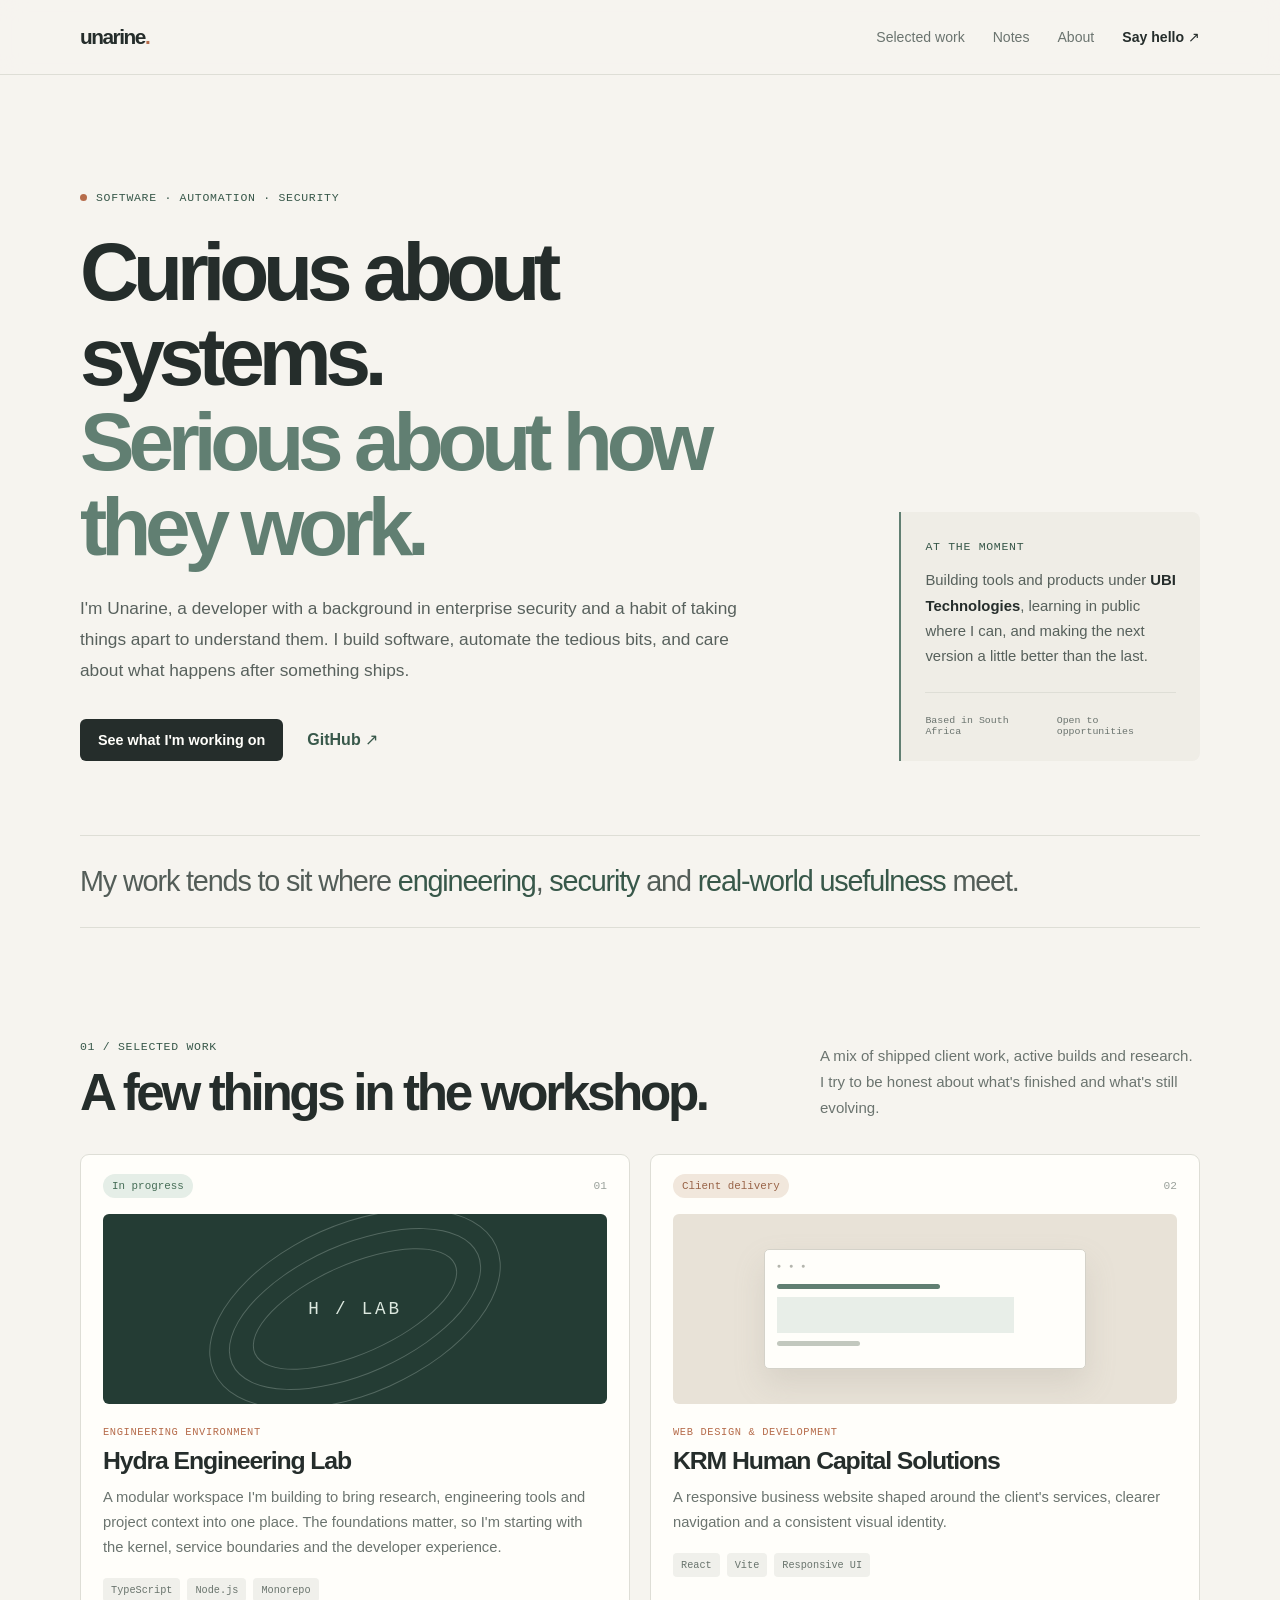
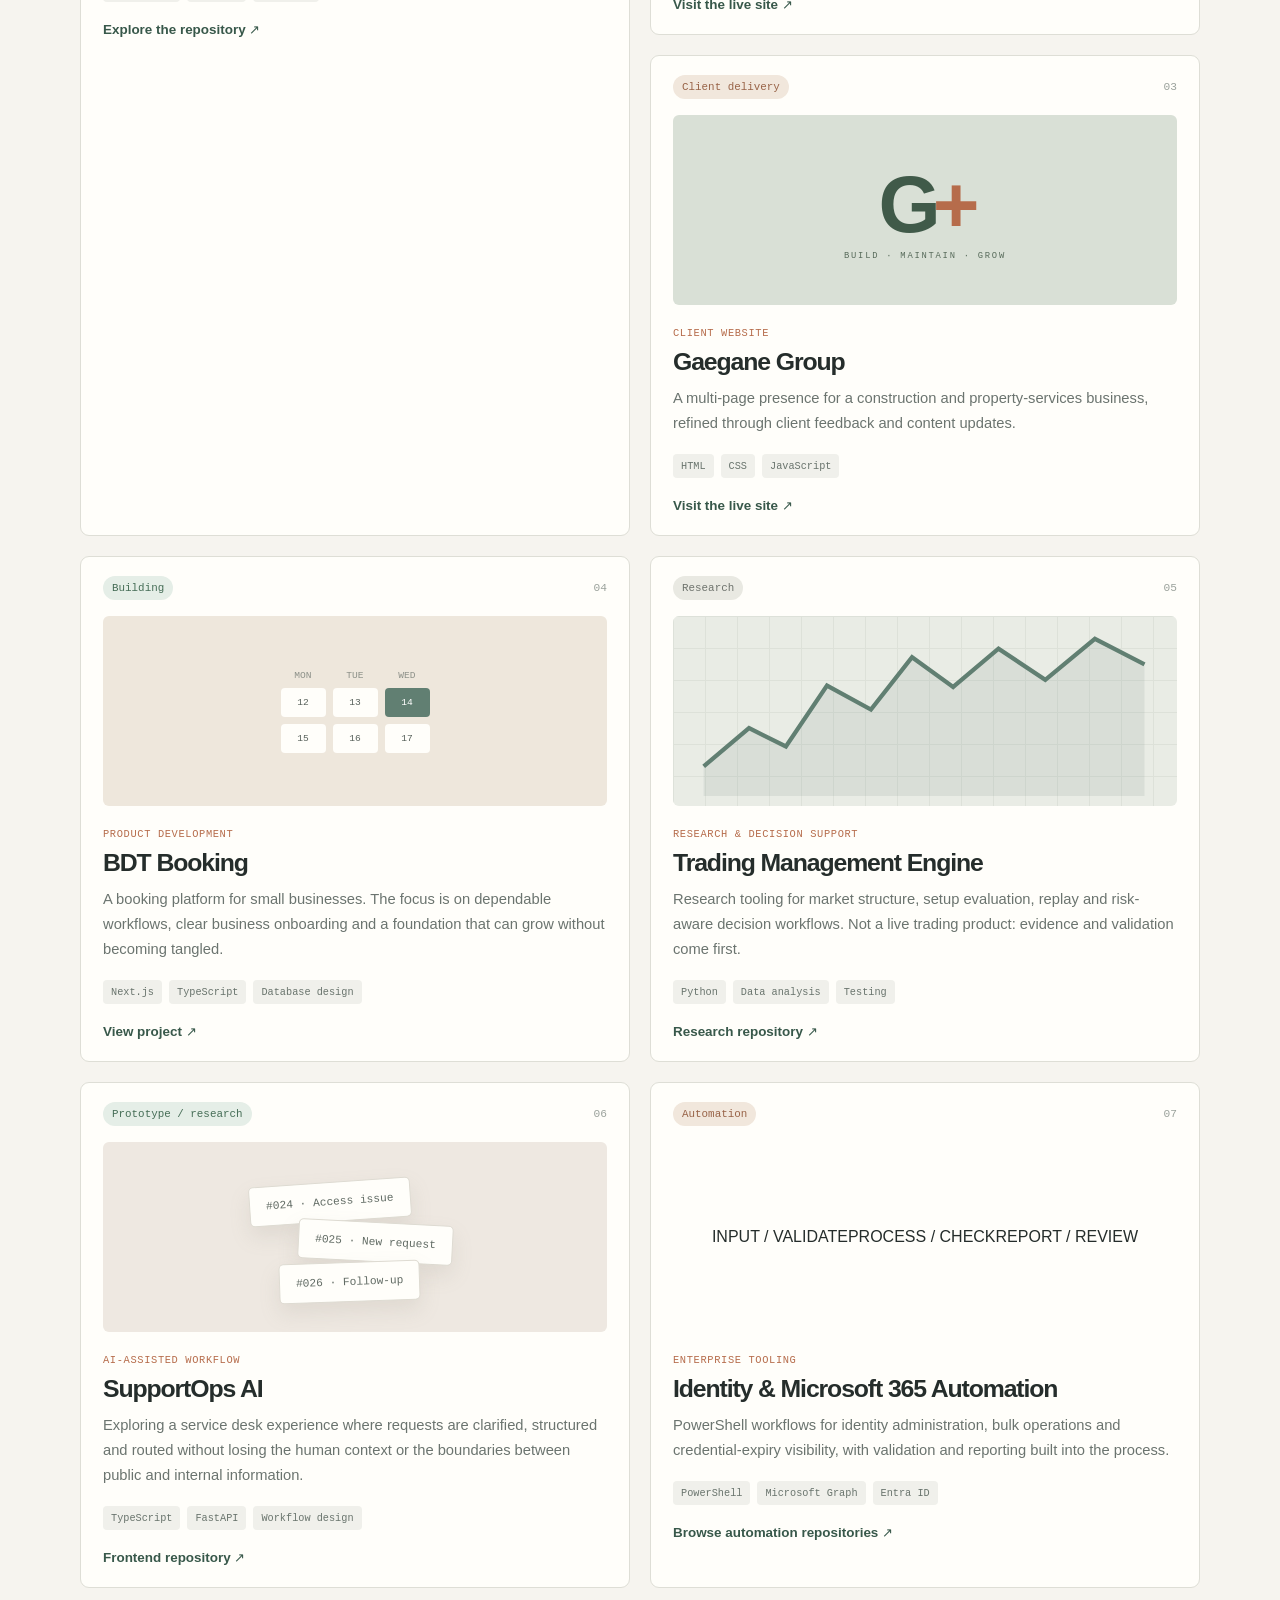
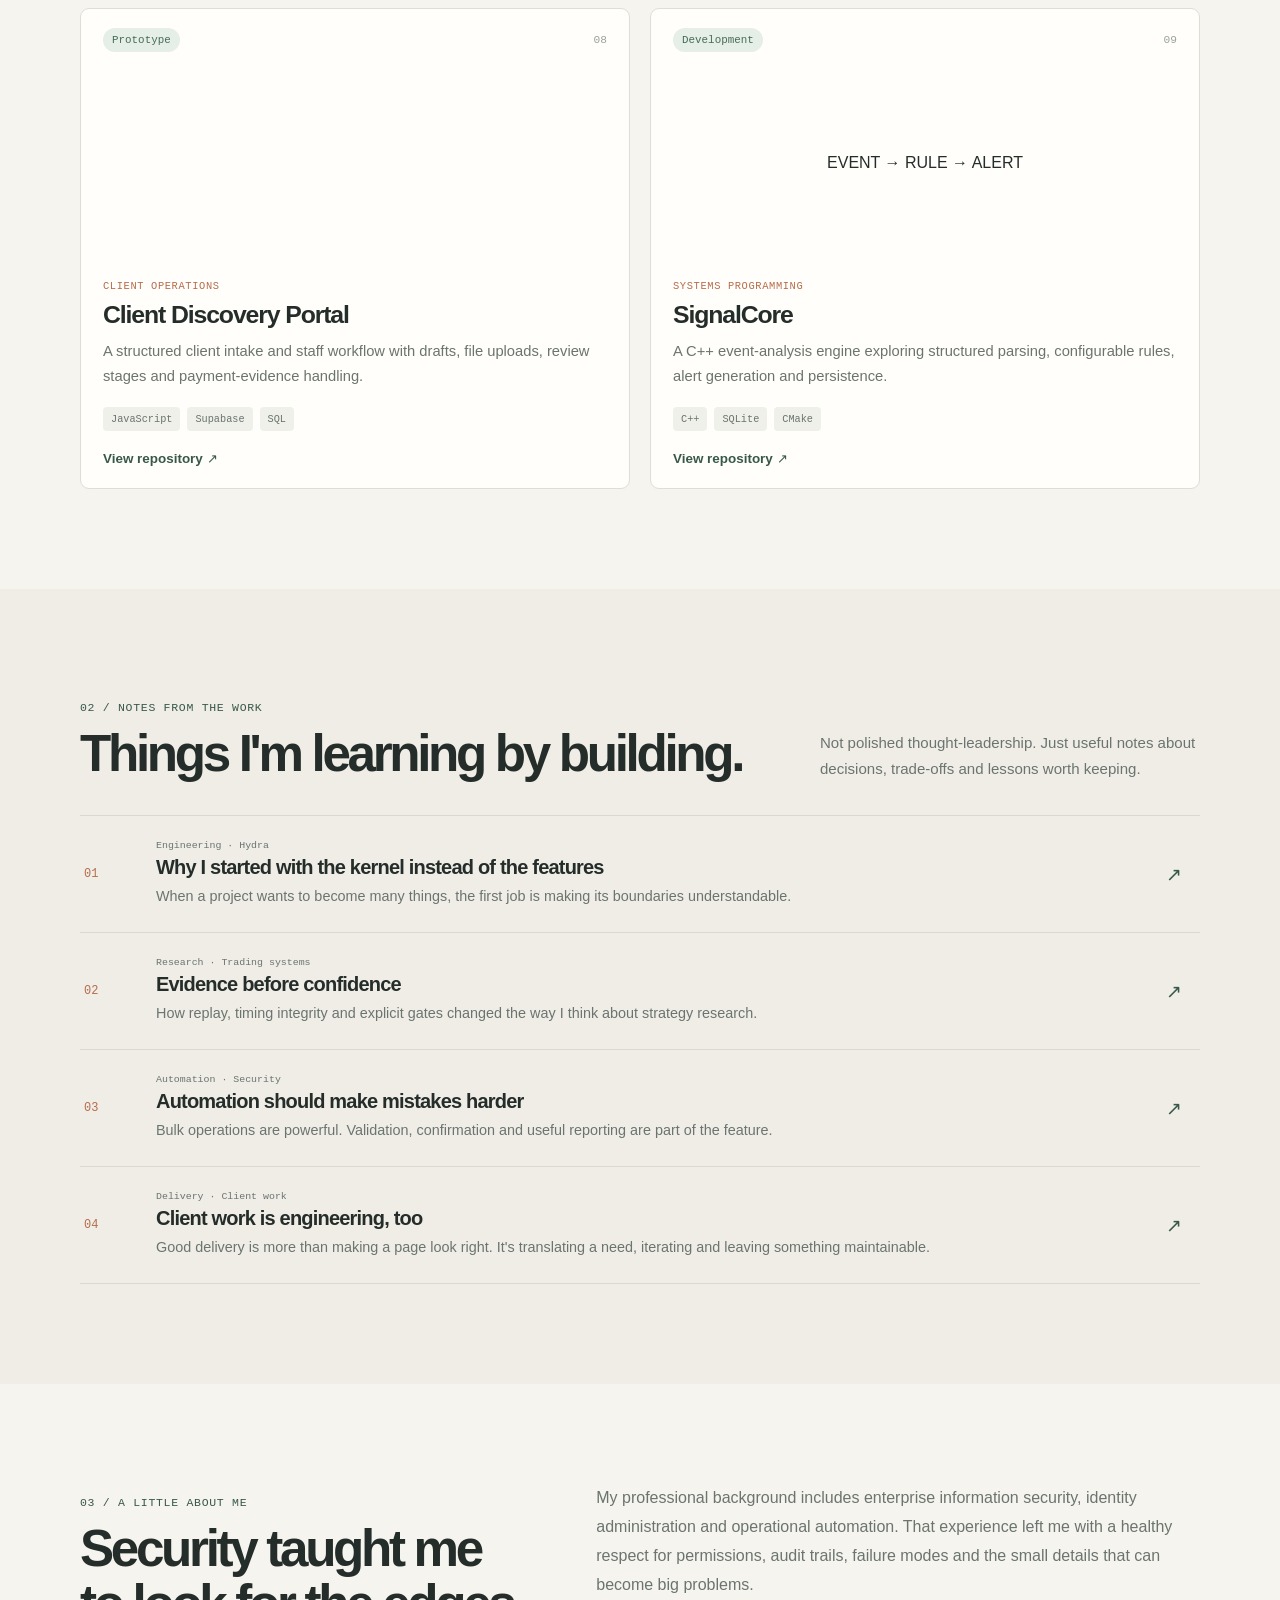
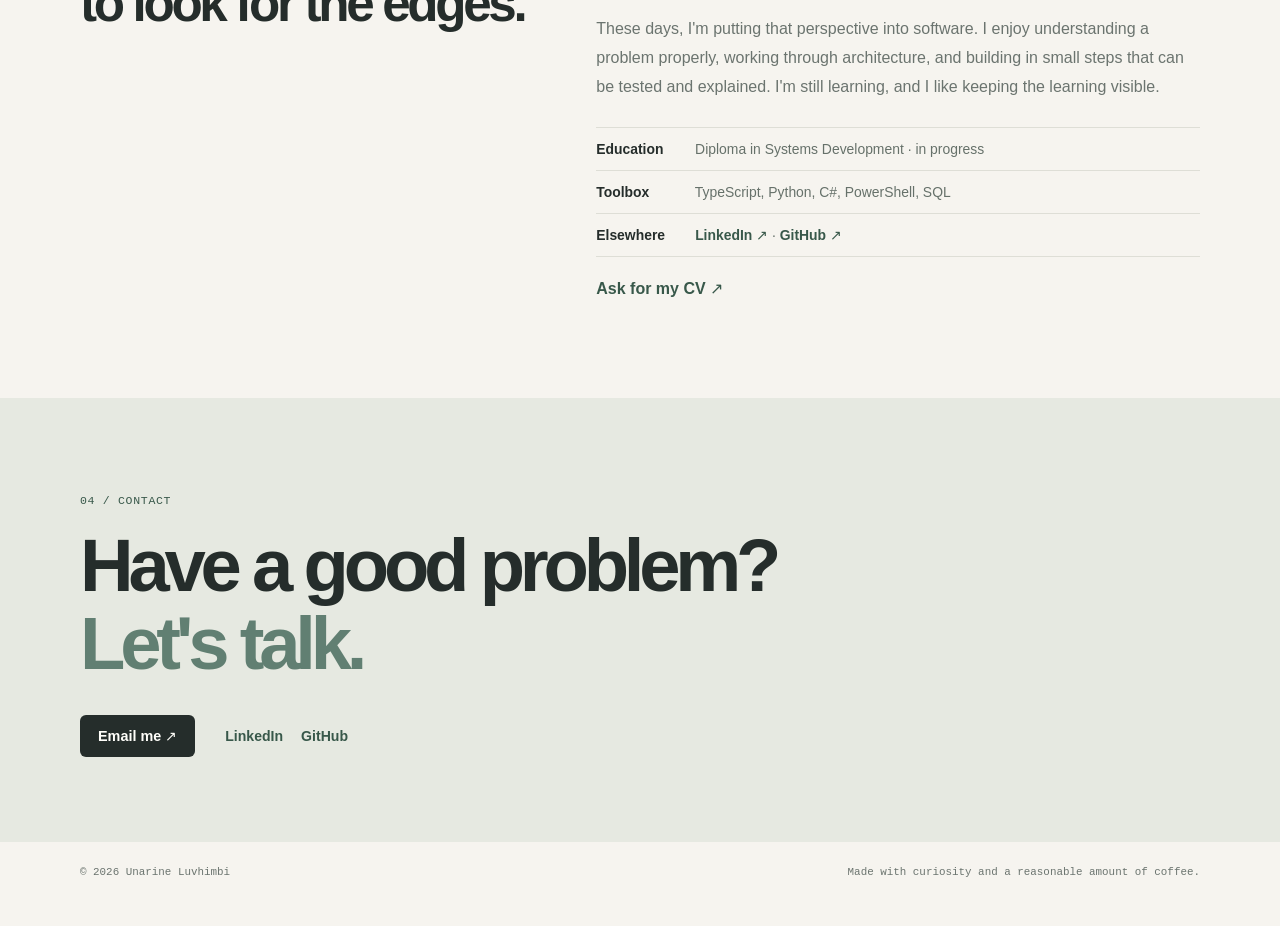
==== commit 4b027fad: "Add automation, portal and systems projects; fix CV contact link" ====
--- a/index.html
+++ b/index.html
@@ -87,6 +87,21 @@
           <div class="work-illustration support-illustration"><div class="ticket ticket-one">#024 · Access issue</div><div class="ticket ticket-two">#025 · New request</div><div class="ticket ticket-three">#026 · Follow-up</div></div>
           <div class="work-content"><p class="work-type">AI-assisted workflow</p><h3>SupportOps AI</h3><p>Exploring a service desk experience where requests are clarified, structured and routed without losing the human context or the boundaries between public and internal information.</p><div class="chips"><span>TypeScript</span><span>FastAPI</span><span>Workflow design</span></div><a class="card-link" href="https://github.com/UnarineL/IntelliDesk_AI_V1" target="_blank" rel="noopener noreferrer">Frontend repository ↗</a></div>
         </article>
+        <article class="work-card">
+          <div class="work-top"><span class="status status-shipped">Automation</span><span class="index">07</span></div>
+          <div class="work-illustration automation-illustration"><div class="automation-lines"><span>INPUT / VALIDATE</span><span>PROCESS / CHECK</span><span>REPORT / REVIEW</span></div></div>
+          <div class="work-content"><p class="work-type">Enterprise tooling</p><h3>Identity & Microsoft 365 Automation</h3><p>PowerShell workflows for identity administration, bulk operations and credential-expiry visibility, with validation and reporting built into the process.</p><div class="chips"><span>PowerShell</span><span>Microsoft Graph</span><span>Entra ID</span></div><a class="card-link" href="https://github.com/UnarineL" target="_blank" rel="noopener noreferrer">Browse automation repositories ↗</a></div>
+        </article>
+        <article class="work-card">
+          <div class="work-top"><span class="status status-active">Prototype</span><span class="index">08</span></div>
+          <div class="work-illustration portal-illustration"><div class="portal-panels"><span></span><span></span><span></span><span></span></div></div>
+          <div class="work-content"><p class="work-type">Client operations</p><h3>Client Discovery Portal</h3><p>A structured client intake and staff workflow with drafts, file uploads, review stages and payment-evidence handling.</p><div class="chips"><span>JavaScript</span><span>Supabase</span><span>SQL</span></div><a class="card-link" href="https://github.com/UnarineL/BDT_Client-Portal" target="_blank" rel="noopener noreferrer">View repository ↗</a></div>
+        </article>
+        <article class="work-card">
+          <div class="work-top"><span class="status status-active">Development</span><span class="index">09</span></div>
+          <div class="work-illustration signal-illustration"><div class="signal-bars"><i></i><i></i><i></i><i></i><i></i><i></i><i></i></div><span>EVENT → RULE → ALERT</span></div>
+          <div class="work-content"><p class="work-type">Systems programming</p><h3>SignalCore</h3><p>A C++ event-analysis engine exploring structured parsing, configurable rules, alert generation and persistence.</p><div class="chips"><span>C++</span><span>SQLite</span><span>CMake</span></div><a class="card-link" href="https://github.com/UnarineL/SignalCore" target="_blank" rel="noopener noreferrer">View repository ↗</a></div>
+        </article>
       </div>
     </section>
 
@@ -107,7 +122,7 @@
 
     <section class="section wrap about-section" id="about">
       <div><p class="eyebrow">03 / A little about me</p><h2>Security taught me to look for the edges.</h2></div>
-      <div class="about-copy"><p>My professional background includes enterprise information security, identity administration and operational automation. That experience left me with a healthy respect for permissions, audit trails, failure modes and the small details that can become big problems.</p><p>These days, I'm putting that perspective into software. I enjoy understanding a problem properly, working through architecture, and building in small steps that can be tested and explained. I'm still learning, and I like keeping the learning visible.</p><div class="about-facts"><span><b>Education</b> Diploma in Systems Development · in progress</span><span><b>Toolbox</b> TypeScript, Python, C#, PowerShell, SQL</span><span><b>Elsewhere</b> <a href="https://www.linkedin.com/in/unarine-luvhimbi1410" target="_blank" rel="noopener noreferrer">LinkedIn ↗</a> · <a href="https://github.com/UnarineL" target="_blank" rel="noopener noreferrer">GitHub ↗</a></span></div><a class="text-link" href="./Unarine_Luvhimbi_ATS_CV.pdf">View / download CV ↗</a></div>
+      <div class="about-copy"><p>My professional background includes enterprise information security, identity administration and operational automation. That experience left me with a healthy respect for permissions, audit trails, failure modes and the small details that can become big problems.</p><p>These days, I'm putting that perspective into software. I enjoy understanding a problem properly, working through architecture, and building in small steps that can be tested and explained. I'm still learning, and I like keeping the learning visible.</p><div class="about-facts"><span><b>Education</b> Diploma in Systems Development · in progress</span><span><b>Toolbox</b> TypeScript, Python, C#, PowerShell, SQL</span><span><b>Elsewhere</b> <a href="https://www.linkedin.com/in/unarine-luvhimbi1410" target="_blank" rel="noopener noreferrer">LinkedIn ↗</a> · <a href="https://github.com/UnarineL" target="_blank" rel="noopener noreferrer">GitHub ↗</a></span></div><a class="text-link" href="mailto:unarineluvhimbi8@gmail.com?subject=CV%20request">Ask for my CV ↗</a></div>
     </section>
 
     <section class="contact-section" id="contact"><div class="wrap contact-inner"><p class="eyebrow">04 / Contact</p><h2>Have a good problem?<br><em>Let's talk.</em></h2><div class="contact-row"><a class="button button-dark" href="mailto:unarineluvhimbi8@gmail.com">Email me ↗</a><div class="contact-elsewhere"><a href="https://www.linkedin.com/in/unarine-luvhimbi1410" target="_blank" rel="noopener noreferrer">LinkedIn</a><a href="https://github.com/UnarineL" target="_blank" rel="noopener noreferrer">GitHub</a></div></div></div></section>
--- a/styles.css
+++ b/styles.css
@@ -1,80 +1,5 @@
-:root {
-  font-family: Inter, ui-sans-serif, system-ui, -apple-system, BlinkMacSystemFont, "Segoe UI", sans-serif;
-  color: #e8eef8;
-  background: #08111f;
-  font-synthesis: none;
-  text-rendering: optimizeLegibility;
-}
-* { box-sizing: border-box; }
-html { scroll-behavior: smooth; }
-body { margin: 0; min-width: 320px; background: radial-gradient(circle at 90% 0%, #12284a 0, #08111f 38%, #050b14 100%); }
-a { color: inherit; }
-.container { width: min(1120px, calc(100% - 40px)); margin: 0 auto; }
-.nav-shell { position: sticky; top: 0; z-index: 10; backdrop-filter: blur(16px); background: rgba(5, 11, 20, .78); border-bottom: 1px solid rgba(255,255,255,.07); }
-.nav { min-height: 72px; display: flex; align-items: center; justify-content: space-between; }
-.brand { font-weight: 900; letter-spacing: -.06em; text-decoration: none; font-size: 1.35rem; }
-.brand span { color: #54d2ff; }
-.nav-links { display: flex; gap: 24px; }
-.nav-links a { color: #b7c5d9; text-decoration: none; font-size: .92rem; }
-.nav-links a:hover, .nav-links a:focus-visible { color: #fff; }
-.menu-button { display: none; border: 1px solid rgba(255,255,255,.12); color: #eaf2fc; background: rgba(255,255,255,.04); border-radius: 8px; padding: 8px 12px; }
-.hero { min-height: 78vh; display: grid; grid-template-columns: 1.35fr .65fr; align-items: center; gap: 56px; padding: 84px 0 64px; }
-.eyebrow, .section-kicker, .panel-label { color: #54d2ff; text-transform: uppercase; letter-spacing: .16em; font-weight: 800; font-size: .75rem; }
-h1 { font-size: clamp(3rem, 7vw, 6.7rem); line-height: .96; letter-spacing: -.07em; margin: 16px 0 28px; max-width: 900px; }
-h2 { font-size: clamp(2rem, 4vw, 3.8rem); letter-spacing: -.055em; line-height: 1.03; margin: 10px 0 22px; }
-h3 { font-size: 1.45rem; letter-spacing: -.03em; margin: 14px 0; }
-p { color: #aebed2; line-height: 1.75; }
-.hero-text { max-width: 720px; font-size: 1.08rem; }
-.hero-actions { display: flex; flex-wrap: wrap; gap: 14px; margin-top: 32px; }
-.button { display: inline-flex; align-items: center; justify-content: center; min-height: 48px; padding: 0 20px; border-radius: 10px; text-decoration: none; font-weight: 800; }
-.primary { background: #eaf7ff; color: #07111f; }
-.secondary { border: 1px solid rgba(255,255,255,.17); color: #dce8f7; }
-.proof-row { display: flex; flex-wrap: wrap; gap: 10px; margin-top: 34px; }
-.proof-row span, .tag-list span, .skills-grid span { border: 1px solid rgba(255,255,255,.09); background: rgba(255,255,255,.035); border-radius: 999px; padding: 8px 12px; color: #c7d4e5; font-size: .82rem; }
-.hero-panel { border: 1px solid rgba(84,210,255,.2); background: linear-gradient(145deg, rgba(84,210,255,.08), rgba(255,255,255,.025)); border-radius: 24px; padding: 30px; box-shadow: 0 28px 90px rgba(0,0,0,.26); }
-.hero-panel h2 { font-size: 2rem; }
-.progress-track { height: 8px; background: rgba(255,255,255,.08); border-radius: 999px; overflow: hidden; margin-top: 26px; }
-.progress-track span { display: block; width: 34%; height: 100%; background: linear-gradient(90deg, #54d2ff, #9ee8ff); }
-.panel-meta { display: flex; justify-content: space-between; color: #9fb0c6; font-size: .8rem; margin-top: 10px; }
-.section { padding: 88px 0; }
-.split-section { display: grid; grid-template-columns: .8fr 1.2fr; gap: 72px; border-top: 1px solid rgba(255,255,255,.07); }
-.body-copy p { font-size: 1.05rem; margin-top: 0; }
-.section-heading { display: flex; justify-content: space-between; align-items: end; gap: 40px; margin-bottom: 32px; }
-.section-heading > p { max-width: 420px; }
-.project-grid { display: grid; grid-template-columns: repeat(2, minmax(0, 1fr)); gap: 20px; }
-.project-card { border: 1px solid rgba(255,255,255,.085); background: rgba(255,255,255,.03); padding: 26px; border-radius: 18px; }
-.featured-card { border-color: rgba(84,210,255,.24); }
-.project-card ul { margin: 20px 0; padding-left: 18px; color: #b9c7d8; line-height: 1.7; }
-.card-topline span { color: #54d2ff; font-size: .75rem; font-weight: 800; text-transform: uppercase; letter-spacing: .1em; }
-.tag-list, .skills-grid { display: flex; flex-wrap: wrap; gap: 8px; }
-.future-stack, .edit-note { margin-top: 20px; padding: 14px; border-radius: 10px; background: rgba(255,255,255,.035); color: #aebed2; font-size: .9rem; line-height: 1.6; }
-.edit-note { border: 1px dashed rgba(255,255,255,.15); }
-.text-link { display: inline-block; margin-top: 22px; font-weight: 800; text-decoration: none; color: #74dcff; }
-.timeline { display: grid; gap: 18px; }
-.timeline article { display: grid; grid-template-columns: 18px 1fr; gap: 20px; border: 1px solid rgba(255,255,255,.075); border-radius: 16px; padding: 24px; background: rgba(255,255,255,.025); }
-.timeline-marker { width: 10px; height: 10px; background: #54d2ff; border-radius: 50%; margin-top: 9px; box-shadow: 0 0 0 6px rgba(84,210,255,.08); }
-.timeline-label { margin: 0; color: #eef6ff; font-weight: 850; }
-.skills-grid span { padding: 11px 15px; }
-.contact-panel { display: grid; grid-template-columns: 1.25fr .75fr; gap: 48px; align-items: end; padding: 48px; border: 1px solid rgba(84,210,255,.18); border-radius: 24px; background: linear-gradient(140deg, rgba(84,210,255,.075), rgba(255,255,255,.025)); }
-.contact-links { display: grid; gap: 12px; }
-.contact-links a { color: #dbe8f7; text-decoration: none; font-weight: 750; }
-.footer { display: flex; justify-content: space-between; gap: 20px; border-top: 1px solid rgba(255,255,255,.07); padding: 28px 0 44px; font-size: .84rem; }
-:focus-visible { outline: 3px solid rgba(84,210,255,.65); outline-offset: 3px; }
-@media (max-width: 820px) {
-  .menu-button { display: inline-flex; }
-  .nav-links { display: none; position: absolute; top: 72px; left: 12px; right: 12px; flex-direction: column; padding: 18px; border: 1px solid rgba(255,255,255,.09); border-radius: 12px; background: #0a1423; }
-  .nav-links.open { display: flex; }
-  .hero, .split-section, .contact-panel { grid-template-columns: 1fr; }
-  .hero { min-height: auto; padding-top: 64px; }
-  .hero-panel { max-width: 560px; }
-  .section-heading { align-items: start; flex-direction: column; gap: 4px; }
-  .project-grid { grid-template-columns: 1fr; }
-  .contact-panel { padding: 28px; }
-}
-@media (max-width: 520px) {
-  .container { width: min(100% - 24px, 1120px); }
-  h1 { font-size: 3.15rem; }
-  .section { padding: 68px 0; }
-  .proof-row { display: grid; }
-  .footer { flex-direction: column; }
-}
+:root{--paper:#f6f4ef;--paper-2:#efede6;--ink:#252d2b;--muted:#6b746f;--line:#deded6;--sage:#617f72;--sage-dark:#38584a;--rust:#b66c4b;--white:#fffefa;--font:"DM Sans",sans-serif;--display:"Manrope",sans-serif;--mono:"DM Mono",monospace}
+*{box-sizing:border-box}html{scroll-behavior:smooth}body{margin:0;background:var(--paper);color:var(--ink);font-family:var(--font);font-synthesis:none;text-rendering:optimizeLegibility}a{color:inherit}.wrap{width:min(1120px,calc(100% - 44px));margin-inline:auto}.site-header{position:sticky;top:0;z-index:20;background:rgba(246,244,239,.92);backdrop-filter:blur(12px);border-bottom:1px solid var(--line)}.nav{height:74px;display:flex;align-items:center;justify-content:space-between}.wordmark{font-family:var(--display);font-weight:800;font-size:1.3rem;letter-spacing:-.07em;text-decoration:none}.wordmark span{color:var(--rust)}.nav-links{display:flex;align-items:center;gap:28px}.nav-links a{font-size:.88rem;text-decoration:none;color:var(--muted)}.nav-links a:hover{color:var(--ink)}.nav-links .nav-contact{color:var(--ink);font-weight:700}.menu-button{display:none;border:1px solid var(--line);background:transparent;border-radius:8px;padding:8px 12px;color:var(--ink)}.hero{padding:104px 0 74px;display:grid;grid-template-columns:1.5fr .6fr;gap:68px;align-items:end}.eyebrow,.note-label,.work-type,.note-meta{font:500 .72rem var(--mono);letter-spacing:.06em;text-transform:uppercase;color:var(--sage-dark)}.eyebrow{display:flex;align-items:center;gap:9px}.dot{width:7px;height:7px;background:var(--rust);border-radius:50%;display:inline-block}.hero h1{font:700 clamp(3rem,6.4vw,6rem)/1.04 var(--display);letter-spacing:-.075em;margin:25px 0 24px;max-width:850px}.hero h1 em,.contact-inner h2 em{font-style:normal;color:var(--sage)}.intro{max-width:660px;font-size:1.08rem;line-height:1.8;color:#58615d}.hero-links{display:flex;align-items:center;gap:24px;margin-top:32px}.button{display:inline-flex;align-items:center;justify-content:center;padding:13px 18px;border-radius:6px;text-decoration:none;font-weight:700;font-size:.9rem}.button-dark{background:var(--ink);color:var(--white);transition:transform .18s,background .18s}.button-dark:hover{background:var(--sage-dark);transform:translateY(-2px)}.quiet-link,.text-link{font-weight:700;text-decoration:none;color:var(--sage-dark)}.hero-note{background:var(--paper-2);padding:24px;border-left:2px solid var(--sage);border-radius:0 8px 8px 0}.hero-note p{line-height:1.7;color:#56605b;font-size:.93rem}.hero-note strong{color:var(--ink)}.note-rule{height:1px;background:var(--line);margin:22px 0}.note-meta{display:flex;justify-content:space-between;gap:12px;font-size:.62rem;letter-spacing:0;text-transform:none;color:var(--muted)}.intro-strip{border-top:1px solid var(--line);border-bottom:1px solid var(--line);padding:25px 0}.intro-strip p{font:500 clamp(1.2rem,2.3vw,1.8rem)/1.45 var(--display);letter-spacing:-.04em;margin:0;color:#535d58}.intro-strip span{color:var(--sage-dark)}.section{padding:100px 0}.section-head{display:flex;justify-content:space-between;align-items:end;gap:40px;margin-bottom:34px}.section-head h2,.about-section h2{font:700 clamp(2rem,4vw,3.7rem)/1.08 var(--display);letter-spacing:-.065em;margin:12px 0 0}.section-aside{max-width:380px;color:var(--muted);line-height:1.7;font-size:.94rem;margin:0}.work-grid{display:grid;grid-template-columns:repeat(2,minmax(0,1fr));gap:20px}.work-card{border:1px solid var(--line);background:var(--white);border-radius:9px;overflow:hidden;display:flex;flex-direction:column}.work-feature{grid-row:span 2}.work-top{display:flex;justify-content:space-between;align-items:center;padding:19px 22px 0}.status{font:500 .68rem var(--mono);padding:6px 9px;border-radius:99px}.status-active{background:#e5eee7;color:#456d56}.status-shipped{background:#f1e7dc;color:#986347}.status-research{background:#e9e9e2;color:#6e736d}.index{font:500 .7rem var(--mono);color:#9ba29c}.work-illustration{height:190px;margin:16px 22px 0;border-radius:6px;position:relative;overflow:hidden;display:flex;align-items:center;justify-content:center}.hydra-illustration{background:#243c34}.orbit{position:absolute;border:1px solid rgba(224,236,226,.25);border-radius:50%;transform:rotate(-24deg)}.orbit-one{width:220px;height:90px}.orbit-two{width:270px;height:130px}.orbit-three{width:310px;height:170px}.illustration-label{font:500 1.1rem var(--mono);color:#dce8df;letter-spacing:.16em}.web-illustration{background:#e8e2d7}.mini-browser{width:64%;height:120px;background:#fffefa;border:1px solid #d4d2c9;border-radius:5px;padding:12px;box-shadow:0 15px 30px #9a978c35}.browser-dots{font-size:7px;color:#b4b5ad;letter-spacing:3px}.browser-line{width:55%;height:5px;background:#617f72;margin-top:15px;border-radius:3px}.browser-block{height:36px;width:80%;background:#e8eee8;margin-top:8px}.browser-line.short{width:28%;margin-top:8px;background:#c2c8be}.gaegane-illustration{background:#d9e0d6;flex-direction:column}.big-letters{font:800 5rem var(--display);letter-spacing:-.1em;color:#405a49}.big-letters span{color:var(--rust)}.illustration-caption{font:500 .55rem var(--mono);letter-spacing:.2em;color:#586b5b}.booking-illustration{background:#eee7dc}.calendar{display:grid;grid-template-columns:repeat(3,45px);gap:7px;text-align:center;font:500 .6rem var(--mono);color:#768078}.calendar span{color:#8d9189}.calendar b{background:#fffefa;border-radius:4px;padding:9px 0;font-weight:500;color:#58615b}.calendar .selected-day{background:var(--sage);color:white}.chart-illustration{background:#e9ece5}.chart-grid{position:absolute;inset:0;background:linear-gradient(#d4d9d0 1px,transparent 1px),linear-gradient(90deg,#d4d9d0 1px,transparent 1px);background-size:32px 32px;opacity:.55}.chart-illustration svg{position:relative;width:90%;height:auto}.support-illustration{background:#eee8e1}.ticket{position:absolute;background:#fffefa;border:1px solid #dedbd2;border-radius:5px;padding:13px 16px;font:500 .7rem var(--mono);box-shadow:0 10px 20px #9b93872b;color:#606a63}.ticket-one{transform:translate(-25px,-35px) rotate(-4deg)}.ticket-two{transform:translate(20px,5px) rotate(3deg)}.ticket-three{transform:translate(-5px,45px) rotate(-2deg)}.work-content{padding:22px;display:flex;flex-direction:column;flex:1}.work-type{margin:0 0 9px;color:var(--rust);font-size:.65rem}.work-content h3{font:700 1.55rem var(--display);letter-spacing:-.045em;margin:0 0 10px}.work-content>p:not(.work-type){font-size:.92rem;line-height:1.7;color:var(--muted);margin:0}.chips{display:flex;flex-wrap:wrap;gap:7px;margin-top:18px}.chips span{font:400 .64rem var(--mono);color:#69746d;background:#f0f0eb;padding:6px 8px;border-radius:4px}.card-link{margin-top:20px;font-weight:700;font-size:.84rem;text-decoration:none;color:var(--sage-dark)}.notes-section{background:var(--paper-2)}.notes-list{border-top:1px solid #d8d9d1}.note-card{display:grid;grid-template-columns:52px 1fr 30px;gap:20px;align-items:center;padding:24px 4px;border-bottom:1px solid #d8d9d1;text-decoration:none;transition:padding .2s}.note-card:hover{padding-left:12px}.note-number{font:500 .75rem var(--mono);color:var(--rust)}.note-card h3{font:700 1.25rem var(--display);letter-spacing:-.04em;margin:5px 0}.note-card p:not(.note-meta){color:var(--muted);font-size:.9rem;margin:6px 0 0;line-height:1.6}.note-meta{margin:0;font-size:.62rem}.arrow{color:var(--sage-dark);font-size:1.2rem}.about-section{display:grid;grid-template-columns:.85fr 1.15fr;gap:70px}.about-copy p{color:var(--muted);line-height:1.8;margin-top:0}.about-facts{border-top:1px solid var(--line);margin-top:25px}.about-facts span{display:block;border-bottom:1px solid var(--line);padding:13px 0;font-size:.87rem;color:#66716a}.about-facts b{display:inline-block;width:95px;color:var(--ink)}.about-facts a{color:var(--sage-dark);font-weight:700;text-decoration:none}.text-link{display:inline-block;margin-top:22px}.contact-section{background:#e6e9e1;padding:85px 0}.contact-inner h2{font:700 clamp(2.6rem,5.8vw,5rem)/1.05 var(--display);letter-spacing:-.07em;margin:20px 0 32px}.contact-row{display:flex;align-items:center;gap:30px}.contact-elsewhere{display:flex;gap:18px}.contact-elsewhere a{color:var(--sage-dark);font-weight:700;text-decoration:none;font-size:.88rem}.footer{padding:24px 0 38px;display:flex;justify-content:space-between;gap:18px;color:var(--muted);font:400 .68rem var(--mono)}:focus-visible{outline:3px solid #b66c4b;outline-offset:4px}
+@media(max-width:850px){.hero{grid-template-columns:1fr;gap:32px;padding-top:75px}.hero-note{max-width:520px}.section-head{align-items:start;flex-direction:column;gap:15px}.work-grid{grid-template-columns:1fr}.work-feature{grid-row:auto}.about-section{grid-template-columns:1fr;gap:25px}.nav-links{gap:18px}}
+@media(max-width:620px){.wrap{width:min(100% - 28px,1120px)}.nav{height:66px}.menu-button{display:block}.nav-links{display:none;position:absolute;top:66px;left:14px;right:14px;padding:17px;background:var(--white);border:1px solid var(--line);border-radius:8px;box-shadow:0 14px 40px #242d2b14;flex-direction:column;align-items:flex-start}.nav-links.open{display:flex}.hero{padding:62px 0 52px}.hero h1{font-size:clamp(2.6rem,12vw,4.3rem)}.intro{font-size:1rem}.hero-links{gap:17px;flex-wrap:wrap}.note-meta{flex-direction:column}.section{padding:70px 0}.section-head h2,.about-section h2{font-size:2.5rem}.note-card{grid-template-columns:34px 1fr 20px;gap:12px;padding:20px 0}.note-card h3{font-size:1.1rem}.note-card p:not(.note-meta){font-size:.82rem}.contact-section{padding:65px 0}.contact-inner h2{font-size:3rem}.contact-row{align-items:flex-start;flex-direction:column;gap:20px}.footer{flex-direction:column;gap:7px}}
+@media(prefers-reduced-motion:reduce){html{scroll-behavior:auto}*,*::before,*::after{transition:none!important}}
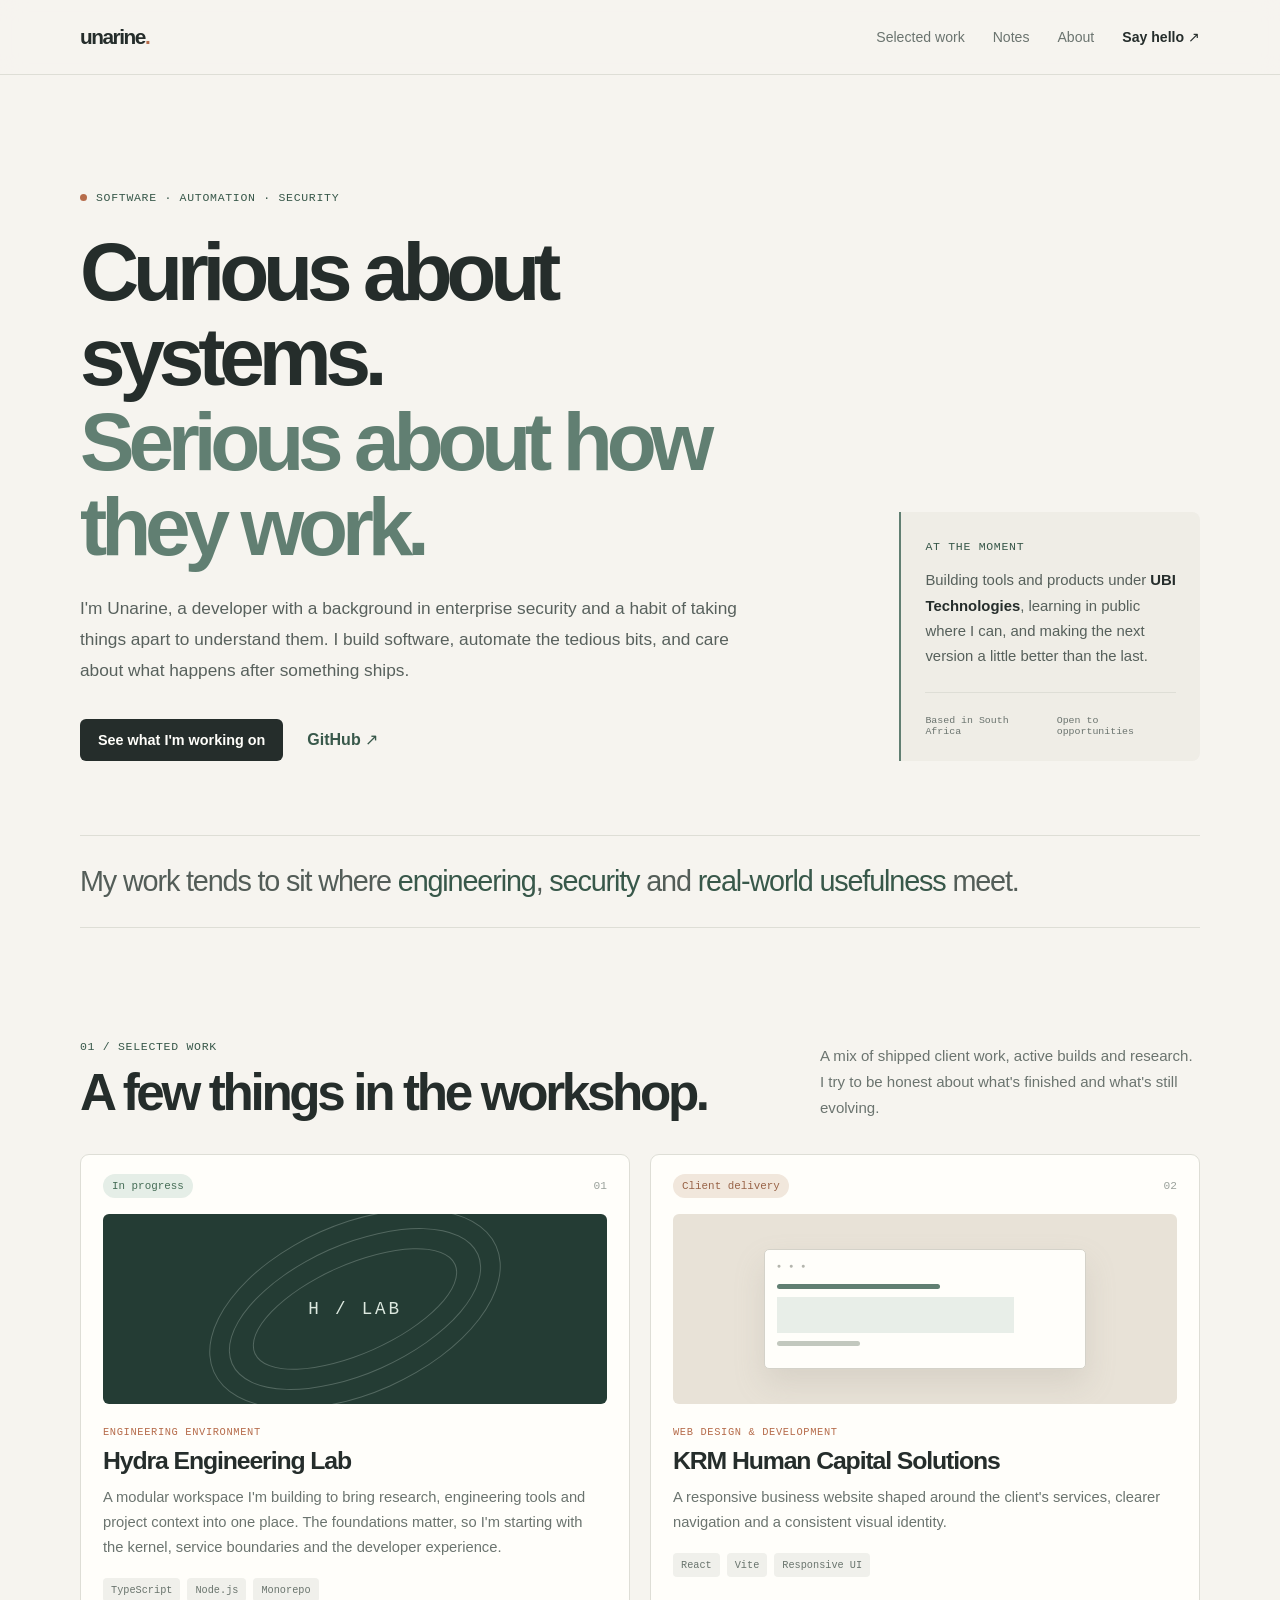
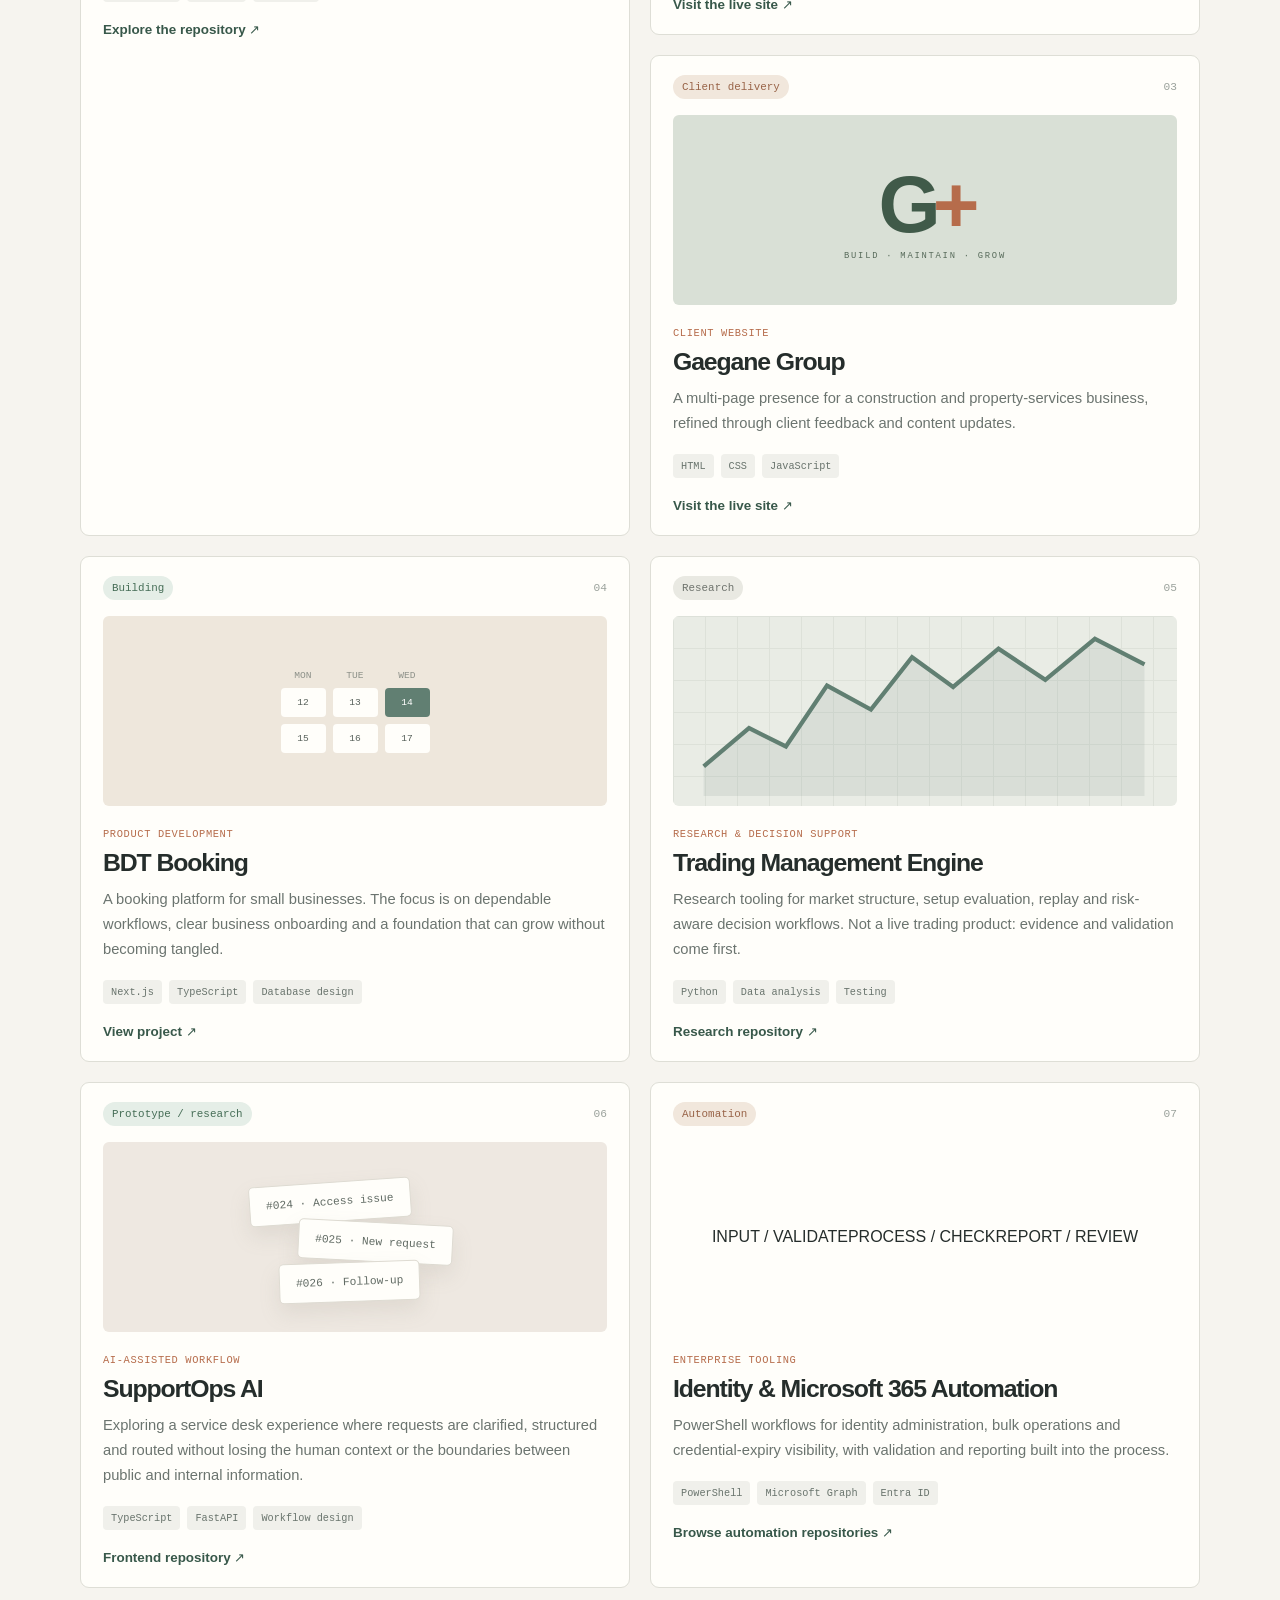
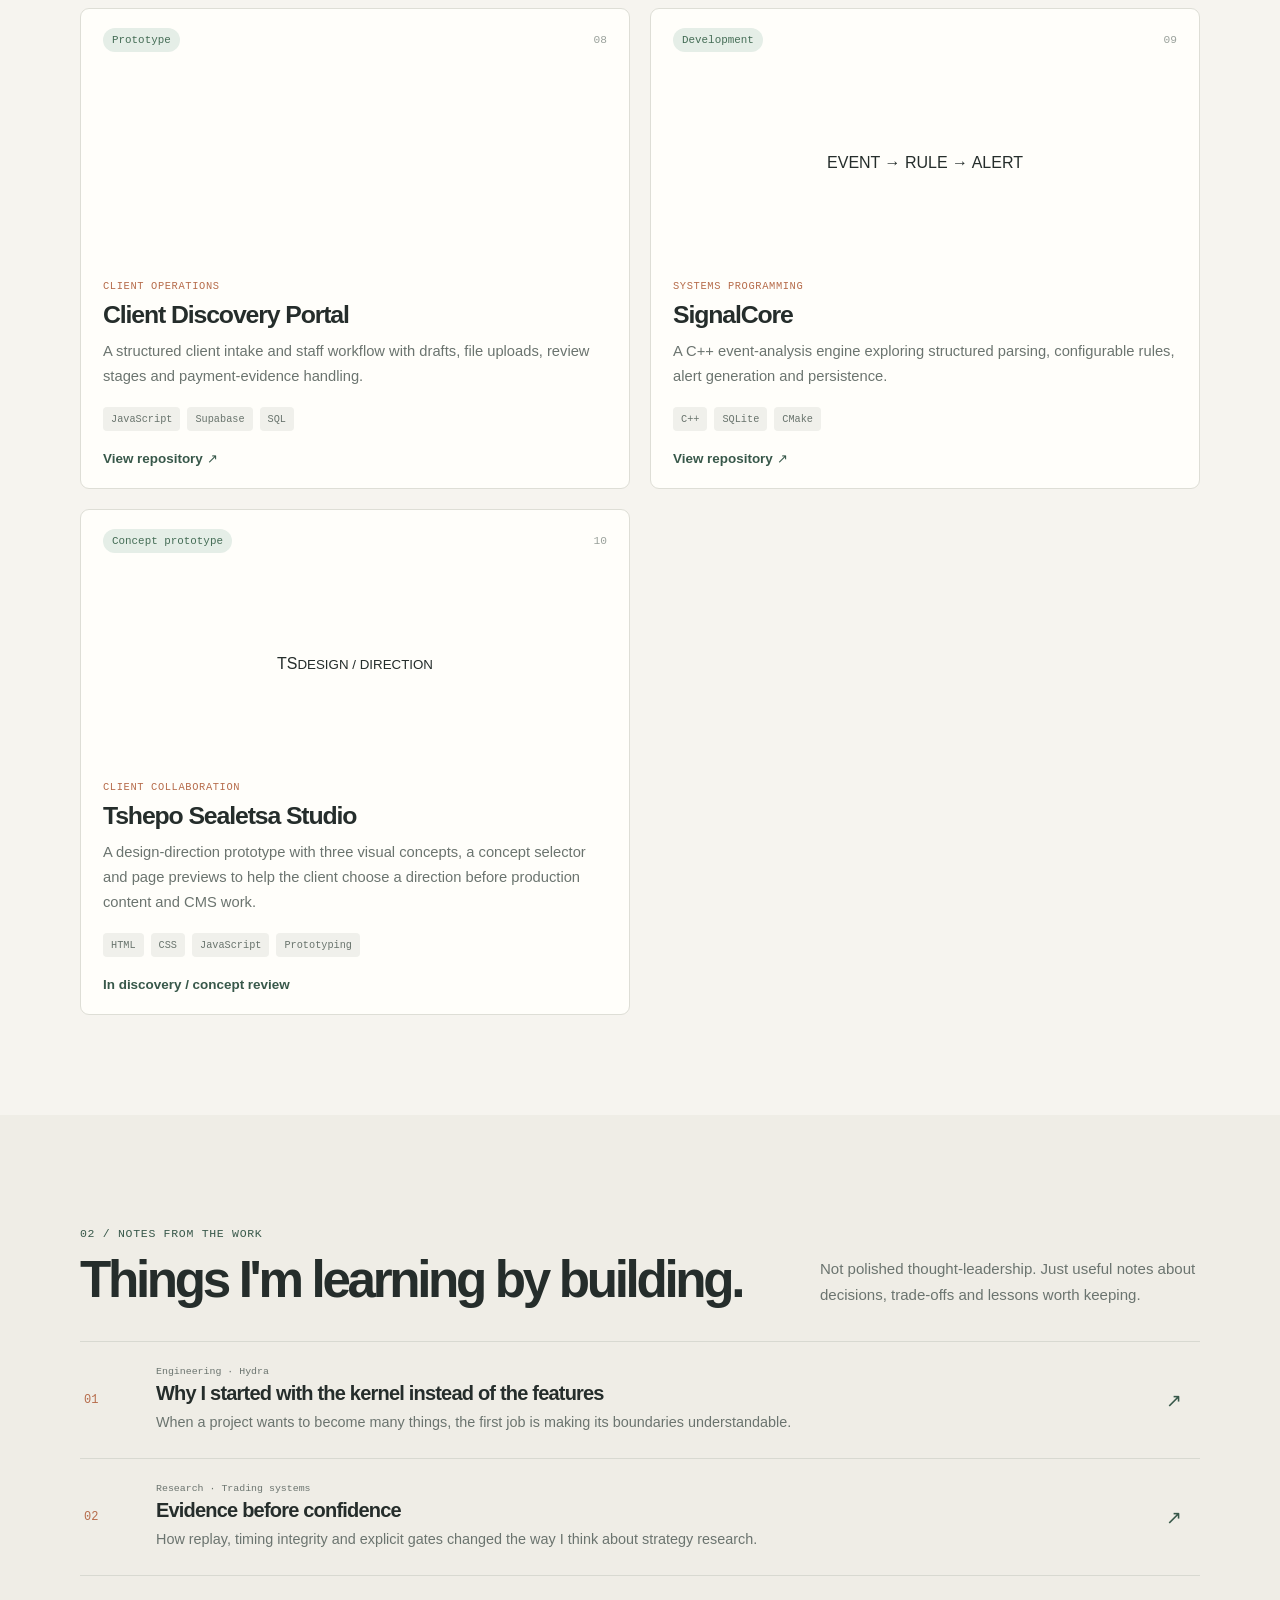
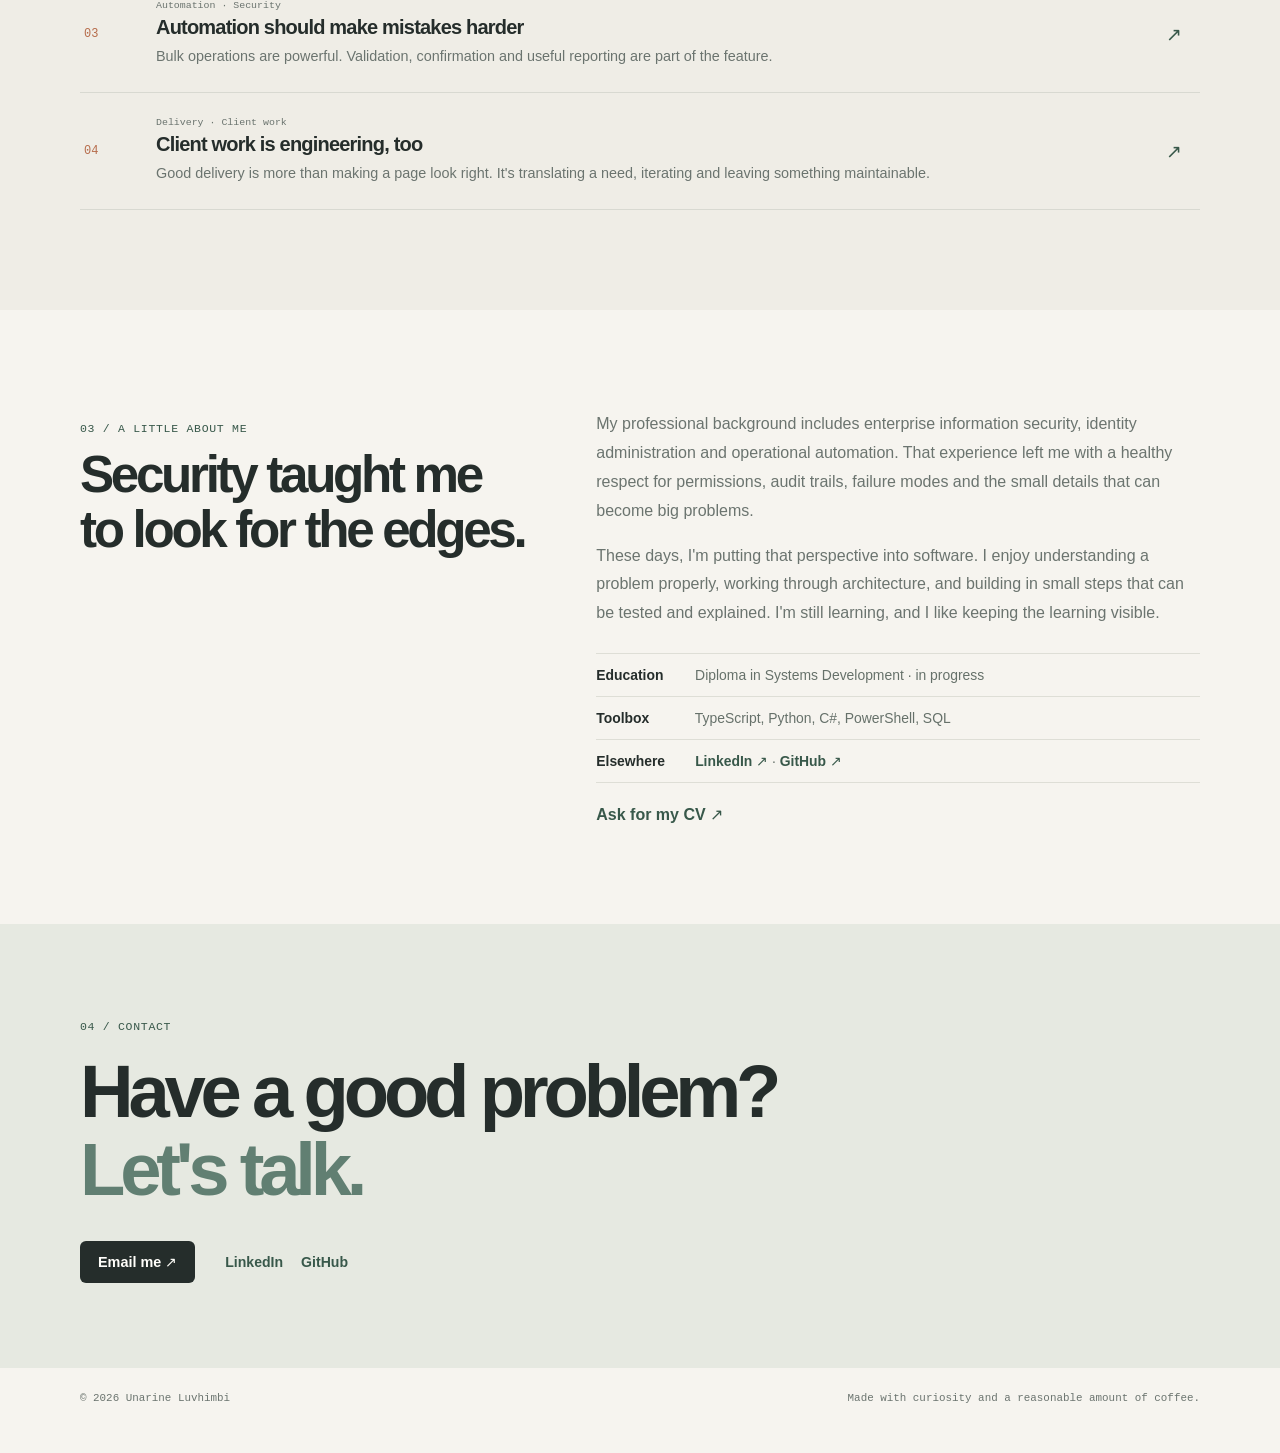
==== commit dcdf2b29: "Show Tshepo Sealetsa Studio concept work" ====
--- a/index.html
+++ b/index.html
@@ -102,6 +102,11 @@
           <div class="work-illustration signal-illustration"><div class="signal-bars"><i></i><i></i><i></i><i></i><i></i><i></i><i></i></div><span>EVENT → RULE → ALERT</span></div>
           <div class="work-content"><p class="work-type">Systems programming</p><h3>SignalCore</h3><p>A C++ event-analysis engine exploring structured parsing, configurable rules, alert generation and persistence.</p><div class="chips"><span>C++</span><span>SQLite</span><span>CMake</span></div><a class="card-link" href="https://github.com/UnarineL/SignalCore" target="_blank" rel="noopener noreferrer">View repository ↗</a></div>
         </article>
+        <article class="work-card">
+          <div class="work-top"><span class="status status-active">Concept prototype</span><span class="index">10</span></div>
+          <div class="work-illustration studio-illustration"><div class="studio-frame"><span>TS</span><small>DESIGN / DIRECTION</small></div></div>
+          <div class="work-content"><p class="work-type">Client collaboration</p><h3>Tshepo Sealetsa Studio</h3><p>A design-direction prototype with three visual concepts, a concept selector and page previews to help the client choose a direction before production content and CMS work.</p><div class="chips"><span>HTML</span><span>CSS</span><span>JavaScript</span><span>Prototyping</span></div><span class="card-link">In discovery / concept review</span></div>
+        </article>
       </div>
     </section>
 
